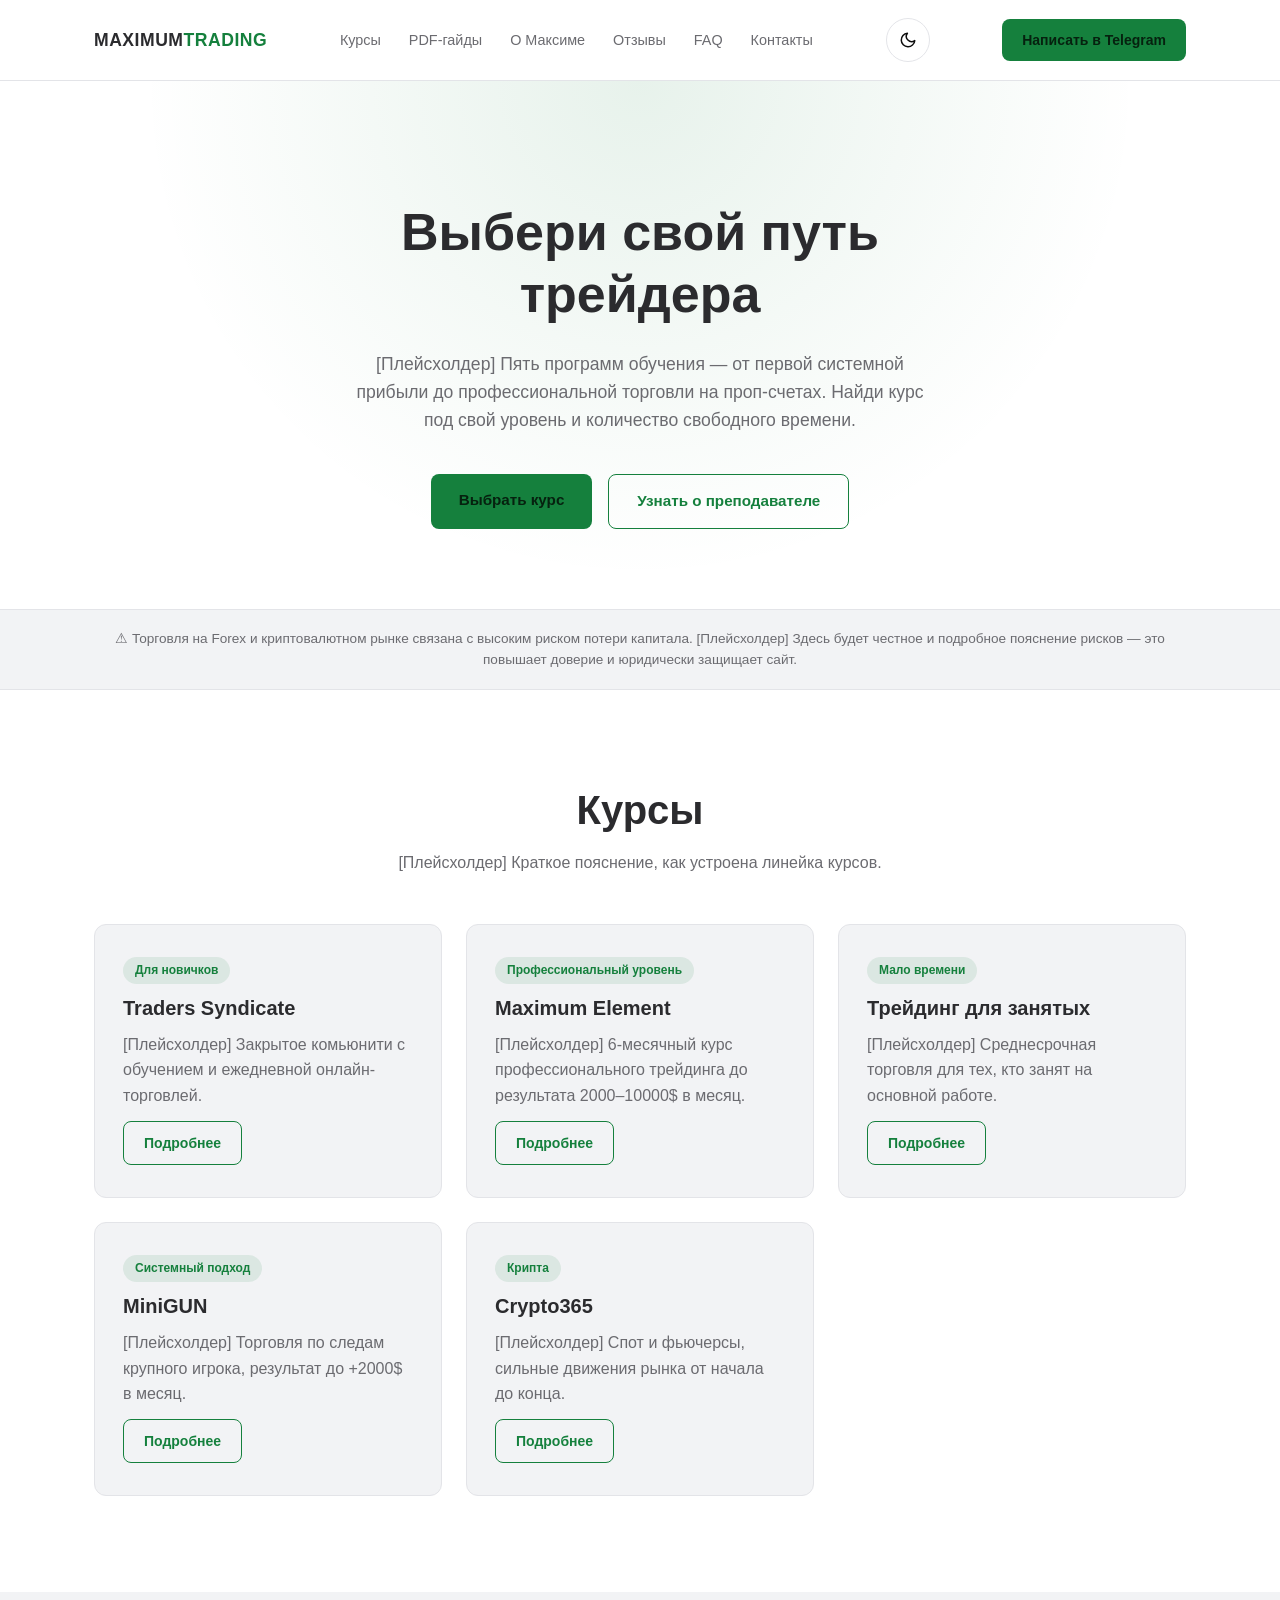
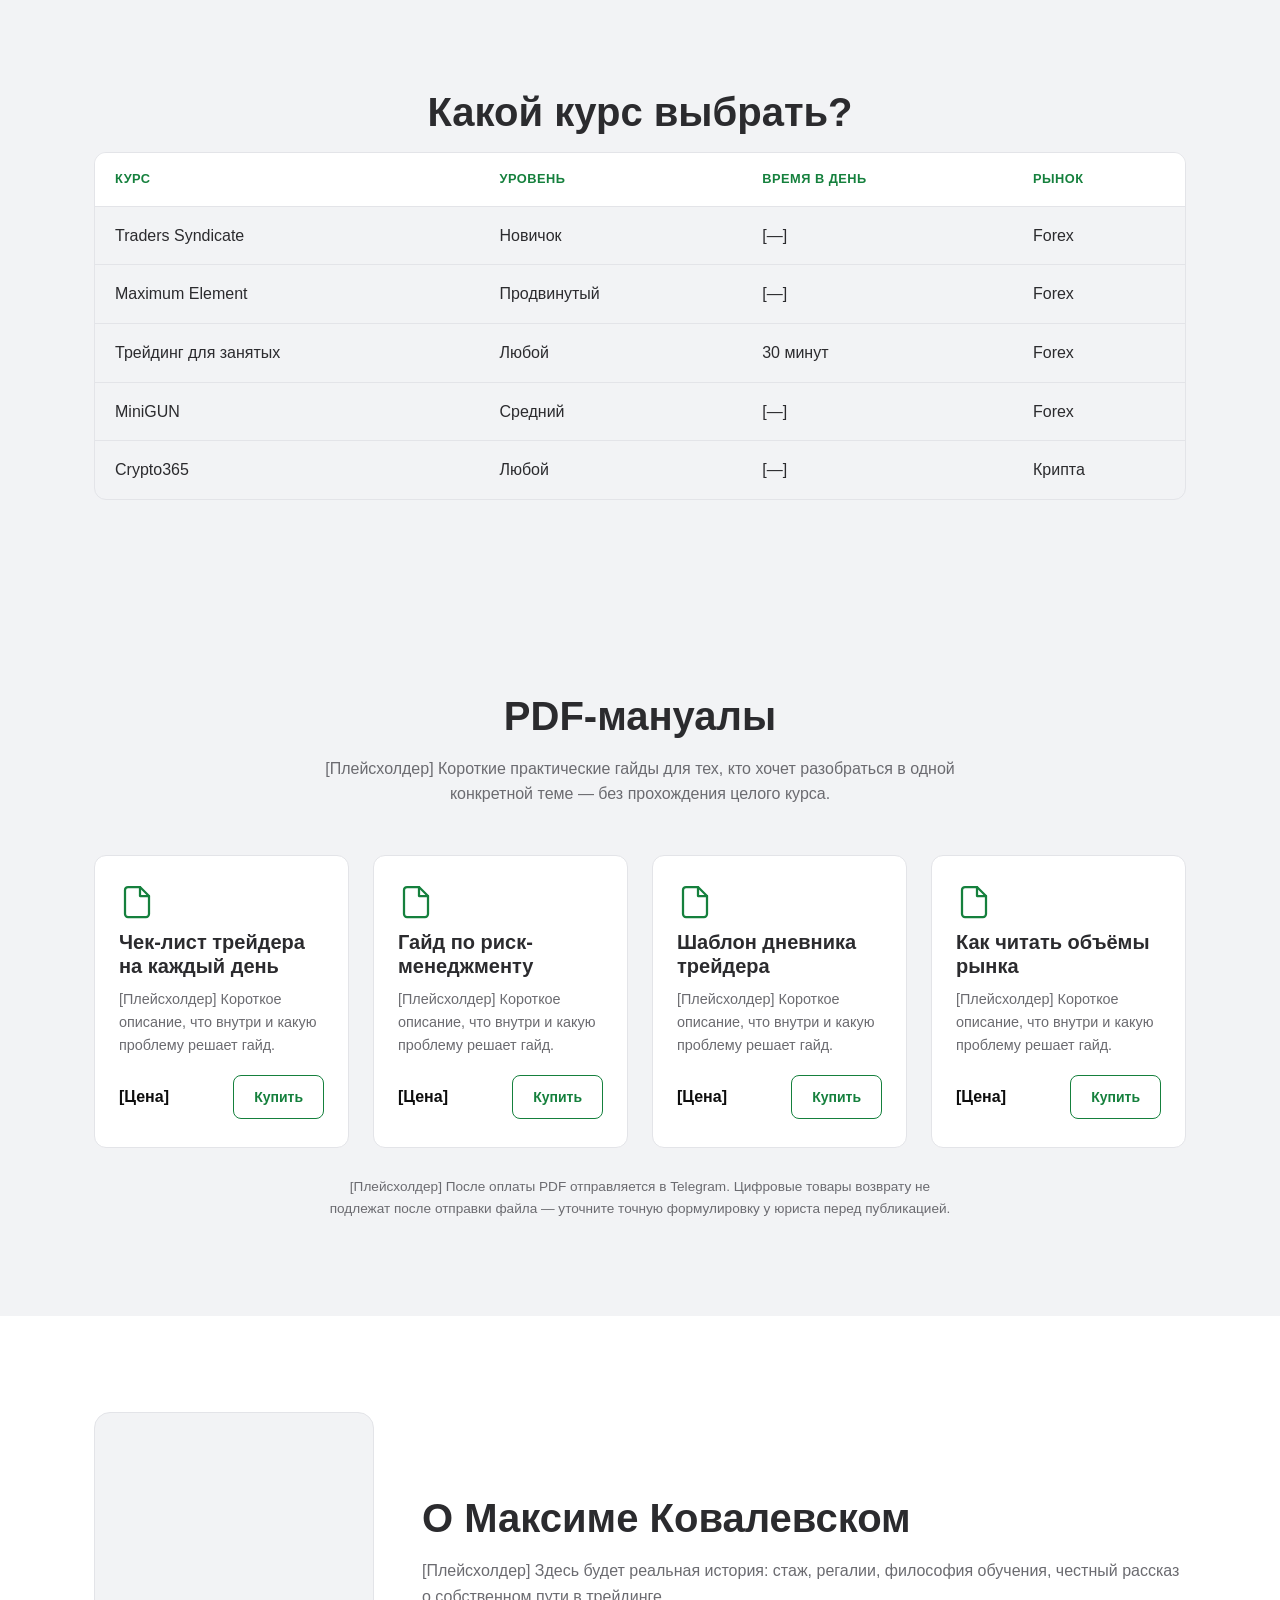
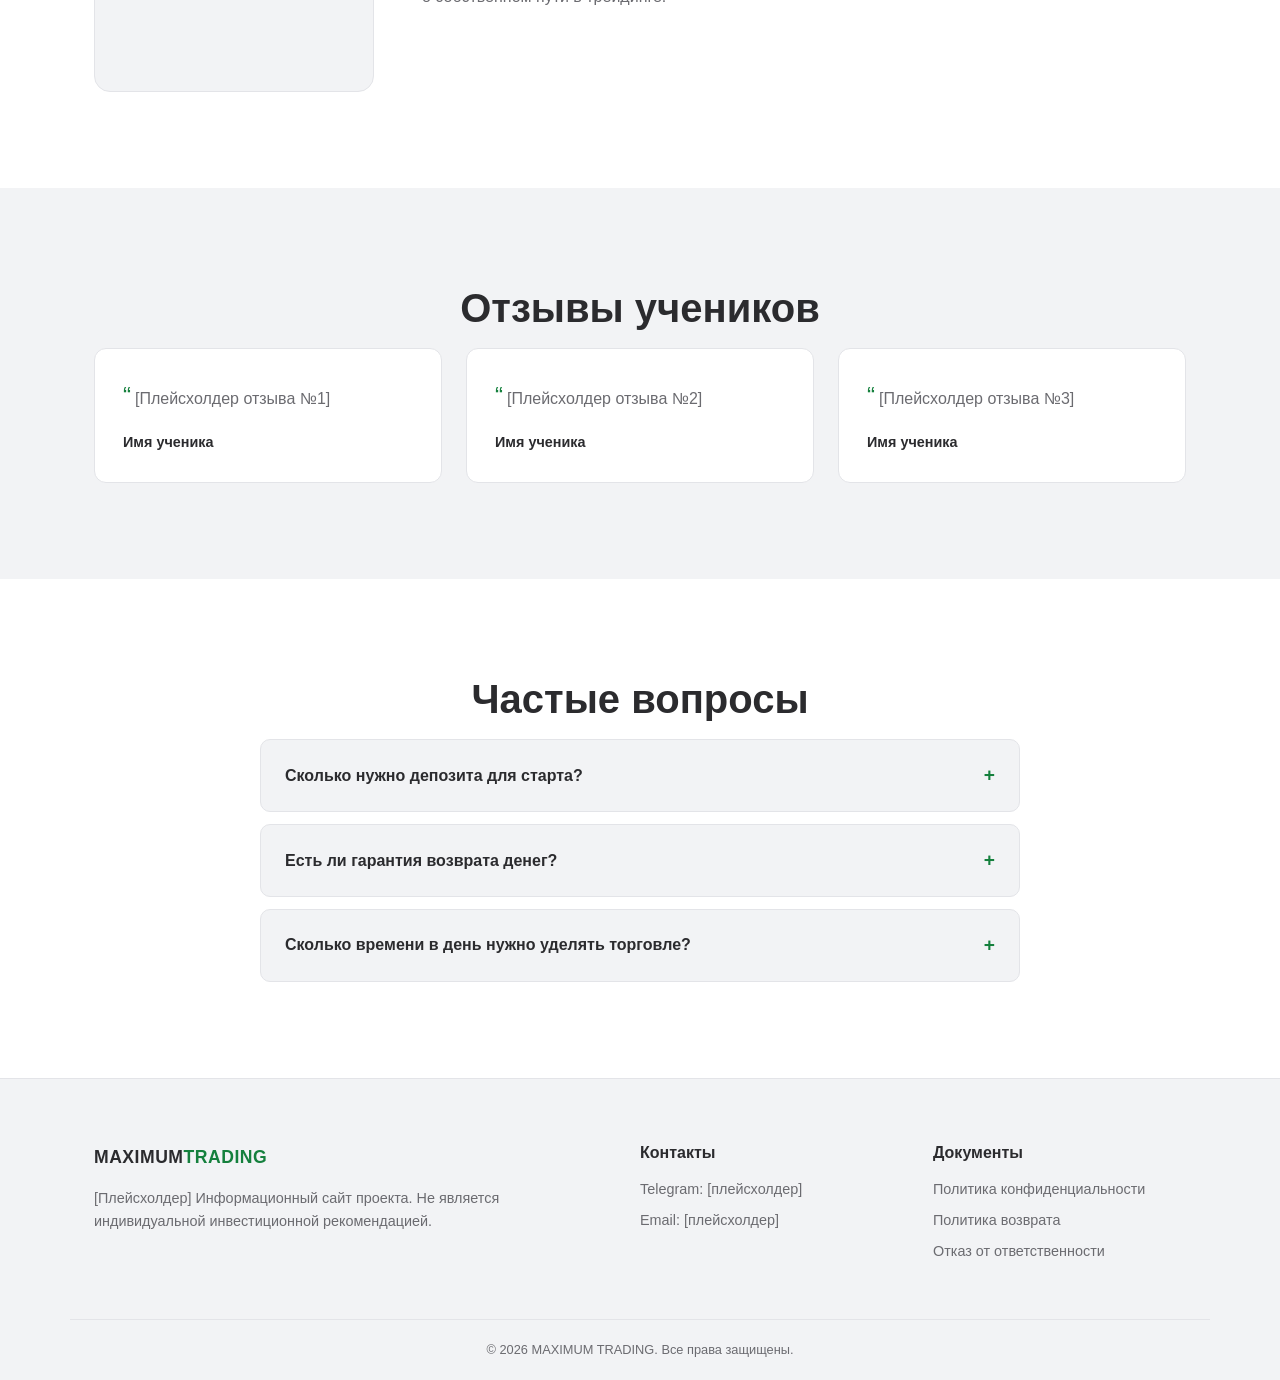
==== index.html @ 6296269a "Первая версия сайта: главная и 5 страниц курсов Улучшенная альтернатива revolutionfx.pro: тёмная/све" ====
<!DOCTYPE html>
<html lang="ru">
<head>
  <meta charset="UTF-8">
  <meta name="viewport" content="width=device-width, initial-scale=1.0, viewport-fit=cover">
  <title>MAXIMUM TRADING — Системный трейдинг</title>
  <script>
    // Применяем тему ДО отрисовки страницы, чтобы не было
    // мигания тёмной темой на долю секунды при загрузке светлой.
    (function () {
      var saved = localStorage.getItem('theme');
      var theme = saved || (window.matchMedia('(prefers-color-scheme: light)').matches ? 'light' : 'dark');
      document.documentElement.setAttribute('data-theme', theme);
    })();
  </script>
  <link rel="stylesheet" href="css/style.css">
</head>
<body>

  <header class="site-header">
    <div class="container header__inner">
      <a href="#" class="logo">MAXIMUM<span>TRADING</span></a>

      <nav class="nav">
        <ul class="nav__list">
          <li><a href="#courses">Курсы</a></li>
          <li><a href="#guides">PDF-гайды</a></li>
          <li><a href="#about">О Максиме</a></li>
          <li><a href="#reviews">Отзывы</a></li>
          <li><a href="#faq">FAQ</a></li>
          <li><a href="#contacts">Контакты</a></li>
        </ul>
      </nav>

      <button class="theme-toggle" id="themeToggle" aria-label="Переключить тему">
        <svg class="theme-toggle__icon theme-toggle__icon--sun" viewBox="0 0 24 24" fill="none" stroke="currentColor" stroke-width="2" stroke-linecap="round">
          <circle cx="12" cy="12" r="4"></circle>
          <path d="M12 2v2M12 20v2M4.93 4.93l1.41 1.41M17.66 17.66l1.41 1.41M2 12h2M20 12h2M6.34 17.66l-1.41 1.41M19.07 4.93l-1.41 1.41"></path>
        </svg>
        <svg class="theme-toggle__icon theme-toggle__icon--moon" viewBox="0 0 24 24" fill="none" stroke="currentColor" stroke-width="2" stroke-linecap="round" stroke-linejoin="round">
          <path d="M21 12.79A9 9 0 1 1 11.21 3 7 7 0 0 0 21 12.79z"></path>
        </svg>
      </button>

      <a href="#" class="btn btn--primary btn--small">Написать в Telegram</a>

      <button class="burger" id="burgerBtn" aria-label="Открыть меню">
        <span></span><span></span><span></span>
      </button>
    </div>
  </header>

  <main>

    <!-- HERO -->
    <section class="hero">
      <div class="container hero__inner">
        <h1>Выбери свой путь трейдера</h1>
        <p class="hero__subtitle">
          [Плейсхолдер] Пять программ обучения — от первой системной прибыли
          до профессиональной торговли на проп-счетах. Найди курс под свой
          уровень и количество свободного времени.
        </p>
        <div class="hero__actions">
          <a href="#courses" class="btn btn--primary">Выбрать курс</a>
          <a href="#about" class="btn btn--outline">Узнать о преподавателе</a>
        </div>
      </div>
    </section>

    <!-- RISK DISCLAIMER STRIP -->
    <section class="risk-strip">
      <div class="container">
        <p>
          ⚠ Торговля на Forex и криптовалютном рынке связана с высоким риском
          потери капитала. [Плейсхолдер] Здесь будет честное и подробное
          пояснение рисков — это повышает доверие и юридически защищает сайт.
        </p>
      </div>
    </section>

    <!-- COURSES -->
    <section id="courses" class="courses">
      <div class="container">
        <h2 class="section-title">Курсы</h2>
        <p class="section-subtitle">[Плейсхолдер] Краткое пояснение, как устроена линейка курсов.</p>

        <div class="courses__grid">

          <article class="course-card">
            <div class="course-card__badge">Для новичков</div>
            <h3>Traders Syndicate</h3>
            <p>[Плейсхолдер] Закрытое комьюнити с обучением и ежедневной онлайн-торговлей.</p>
            <a href="traders-syndicate.html" class="btn btn--outline btn--small">Подробнее</a>
          </article>

          <article class="course-card">
            <div class="course-card__badge">Профессиональный уровень</div>
            <h3>Maximum Element</h3>
            <p>[Плейсхолдер] 6-месячный курс профессионального трейдинга до результата 2000–10000$ в месяц.</p>
            <a href="max-element.html" class="btn btn--outline btn--small">Подробнее</a>
          </article>

          <article class="course-card">
            <div class="course-card__badge">Мало времени</div>
            <h3>Трейдинг для занятых</h3>
            <p>[Плейсхолдер] Среднесрочная торговля для тех, кто занят на основной работе.</p>
            <a href="formula30.html" class="btn btn--outline btn--small">Подробнее</a>
          </article>

          <article class="course-card">
            <div class="course-card__badge">Системный подход</div>
            <h3>MiniGUN</h3>
            <p>[Плейсхолдер] Торговля по следам крупного игрока, результат до +2000$ в месяц.</p>
            <a href="minigun.html" class="btn btn--outline btn--small">Подробнее</a>
          </article>

          <article class="course-card">
            <div class="course-card__badge">Крипта</div>
            <h3>Crypto365</h3>
            <p>[Плейсхолдер] Спот и фьючерсы, сильные движения рынка от начала до конца.</p>
            <a href="crypto365.html" class="btn btn--outline btn--small">Подробнее</a>
          </article>

        </div>
      </div>
    </section>

    <!-- COMPARISON TABLE -->
    <section class="comparison">
      <div class="container">
        <h2 class="section-title">Какой курс выбрать?</h2>
        <div class="comparison__table-wrap">
          <table class="comparison__table">
            <thead>
              <tr>
                <th>Курс</th>
                <th>Уровень</th>
                <th>Время в день</th>
                <th>Рынок</th>
              </tr>
            </thead>
            <tbody>
              <tr>
                <td>Traders Syndicate</td>
                <td>Новичок</td>
                <td>[—]</td>
                <td>Forex</td>
              </tr>
              <tr>
                <td>Maximum Element</td>
                <td>Продвинутый</td>
                <td>[—]</td>
                <td>Forex</td>
              </tr>
              <tr>
                <td>Трейдинг для занятых</td>
                <td>Любой</td>
                <td>30 минут</td>
                <td>Forex</td>
              </tr>
              <tr>
                <td>MiniGUN</td>
                <td>Средний</td>
                <td>[—]</td>
                <td>Forex</td>
              </tr>
              <tr>
                <td>Crypto365</td>
                <td>Любой</td>
                <td>[—]</td>
                <td>Крипта</td>
              </tr>
            </tbody>
          </table>
        </div>
      </div>
    </section>

    <!-- PDF GUIDES -->
    <section id="guides" class="guides">
      <div class="container">
        <h2 class="section-title">PDF-мануалы</h2>
        <p class="section-subtitle">[Плейсхолдер] Короткие практические гайды для тех, кто хочет разобраться в одной конкретной теме — без прохождения целого курса.</p>

        <div class="guides__grid">

          <article class="guide-card">
            <div class="guide-card__icon" aria-hidden="true">
              <svg viewBox="0 0 24 24" fill="none" stroke="currentColor" stroke-width="1.5" stroke-linecap="round" stroke-linejoin="round">
                <path d="M14 2H6a2 2 0 0 0-2 2v16a2 2 0 0 0 2 2h12a2 2 0 0 0 2-2V8z"></path>
                <path d="M14 2v6h6"></path>
              </svg>
            </div>
            <h3>Чек-лист трейдера на каждый день</h3>
            <p>[Плейсхолдер] Короткое описание, что внутри и какую проблему решает гайд.</p>
            <div class="guide-card__footer">
              <span class="guide-card__price">[Цена]</span>
              <a href="#" class="btn btn--outline btn--small">Купить</a>
            </div>
          </article>

          <article class="guide-card">
            <div class="guide-card__icon" aria-hidden="true">
              <svg viewBox="0 0 24 24" fill="none" stroke="currentColor" stroke-width="1.5" stroke-linecap="round" stroke-linejoin="round">
                <path d="M14 2H6a2 2 0 0 0-2 2v16a2 2 0 0 0 2 2h12a2 2 0 0 0 2-2V8z"></path>
                <path d="M14 2v6h6"></path>
              </svg>
            </div>
            <h3>Гайд по риск-менеджменту</h3>
            <p>[Плейсхолдер] Короткое описание, что внутри и какую проблему решает гайд.</p>
            <div class="guide-card__footer">
              <span class="guide-card__price">[Цена]</span>
              <a href="#" class="btn btn--outline btn--small">Купить</a>
            </div>
          </article>

          <article class="guide-card">
            <div class="guide-card__icon" aria-hidden="true">
              <svg viewBox="0 0 24 24" fill="none" stroke="currentColor" stroke-width="1.5" stroke-linecap="round" stroke-linejoin="round">
                <path d="M14 2H6a2 2 0 0 0-2 2v16a2 2 0 0 0 2 2h12a2 2 0 0 0 2-2V8z"></path>
                <path d="M14 2v6h6"></path>
              </svg>
            </div>
            <h3>Шаблон дневника трейдера</h3>
            <p>[Плейсхолдер] Короткое описание, что внутри и какую проблему решает гайд.</p>
            <div class="guide-card__footer">
              <span class="guide-card__price">[Цена]</span>
              <a href="#" class="btn btn--outline btn--small">Купить</a>
            </div>
          </article>

          <article class="guide-card">
            <div class="guide-card__icon" aria-hidden="true">
              <svg viewBox="0 0 24 24" fill="none" stroke="currentColor" stroke-width="1.5" stroke-linecap="round" stroke-linejoin="round">
                <path d="M14 2H6a2 2 0 0 0-2 2v16a2 2 0 0 0 2 2h12a2 2 0 0 0 2-2V8z"></path>
                <path d="M14 2v6h6"></path>
              </svg>
            </div>
            <h3>Как читать объёмы рынка</h3>
            <p>[Плейсхолдер] Короткое описание, что внутри и какую проблему решает гайд.</p>
            <div class="guide-card__footer">
              <span class="guide-card__price">[Цена]</span>
              <a href="#" class="btn btn--outline btn--small">Купить</a>
            </div>
          </article>

        </div>

        <p class="guides__note">
          [Плейсхолдер] После оплаты PDF отправляется в Telegram. Цифровые товары
          возврату не подлежат после отправки файла — уточните точную формулировку
          у юриста перед публикацией.
        </p>
      </div>
    </section>

    <!-- ABOUT -->
    <section id="about" class="about">
      <div class="container about__inner">
        <div class="about__photo" aria-hidden="true"></div>
        <div class="about__text">
          <h2 class="section-title">О Максиме Ковалевском</h2>
          <p>[Плейсхолдер] Здесь будет реальная история: стаж, регалии, философия обучения, честный рассказ о собственном пути в трейдинге.</p>
        </div>
      </div>
    </section>

    <!-- REVIEWS -->
    <section id="reviews" class="reviews">
      <div class="container">
        <h2 class="section-title">Отзывы учеников</h2>
        <div class="reviews__grid">
          <div class="review-card">
            <p class="review-card__text">[Плейсхолдер отзыва №1]</p>
            <p class="review-card__author">Имя ученика</p>
          </div>
          <div class="review-card">
            <p class="review-card__text">[Плейсхолдер отзыва №2]</p>
            <p class="review-card__author">Имя ученика</p>
          </div>
          <div class="review-card">
            <p class="review-card__text">[Плейсхолдер отзыва №3]</p>
            <p class="review-card__author">Имя ученика</p>
          </div>
        </div>
      </div>
    </section>

    <!-- FAQ -->
    <section id="faq" class="faq">
      <div class="container">
        <h2 class="section-title">Частые вопросы</h2>
        <div class="accordion-group">

          <div class="accordion-item">
            <button class="accordion-item__question">
              Сколько нужно депозита для старта?
              <span class="accordion-item__icon">+</span>
            </button>
            <div class="accordion-item__answer">
              <p>[Плейсхолдер ответа]</p>
            </div>
          </div>

          <div class="accordion-item">
            <button class="accordion-item__question">
              Есть ли гарантия возврата денег?
              <span class="accordion-item__icon">+</span>
            </button>
            <div class="accordion-item__answer">
              <p>[Плейсхолдер ответа]</p>
            </div>
          </div>

          <div class="accordion-item">
            <button class="accordion-item__question">
              Сколько времени в день нужно уделять торговле?
              <span class="accordion-item__icon">+</span>
            </button>
            <div class="accordion-item__answer">
              <p>[Плейсхолдер ответа]</p>
            </div>
          </div>

        </div>
      </div>
    </section>

  </main>

  <footer id="contacts" class="site-footer">
    <div class="container footer__inner">
      <div class="footer__col">
        <a href="#" class="logo logo--footer">MAXIMUM<span>TRADING</span></a>
        <p>[Плейсхолдер] Информационный сайт проекта. Не является индивидуальной инвестиционной рекомендацией.</p>
      </div>

      <div class="footer__col">
        <h4>Контакты</h4>
        <p>Telegram: <a href="#">[плейсхолдер]</a></p>
        <p>Email: <a href="#">[плейсхолдер]</a></p>
      </div>

      <div class="footer__col">
        <h4>Документы</h4>
        <p><a href="#">Политика конфиденциальности</a></p>
        <p><a href="#">Политика возврата</a></p>
        <p><a href="#">Отказ от ответственности</a></p>
      </div>
    </div>

    <div class="container footer__bottom">
      <p>© 2026 MAXIMUM TRADING. Все права защищены.</p>
    </div>
  </footer>

  <script src="js/script.js"></script>
</body>
</html>
---- css/style.css ----
/* ============================================
   1. RESET — убираем стандартные отступы браузера,
   чтобы все элементы выглядели одинаково в разных браузерах
   ============================================ */
*, *::before, *::after {
  box-sizing: border-box;
  margin: 0;
  padding: 0;
}

img, table {
  max-width: 100%;
}

ul {
  list-style: none;
}

a {
  text-decoration: none;
  color: inherit;
}

button {
  font: inherit;
  border: none;
  background: none;
  cursor: pointer;
  color: inherit;
}

/* ============================================
   2. ПЕРЕМЕННЫЕ ТЕМЫ — вся палитра и шрифты сайта
   собраны в одном месте. Поменяете значение здесь —
   изменится весь сайт целиком.
   ============================================ */
/* Тёмная тема — значения по умолчанию, применяются пока
   на <html> не появится атрибут data-theme="light" */
:root {
  /* цвета */
  --color-bg:      #0d0d0d;  /* фон секций */
  --color-surface: #171717;  /* карточки, альтернативные секции */
  --color-text:    #f2f2f2;  /* обычный текст */
  --color-heading: #ffffff;  /* самый контрастный текст (заголовки, hover-состояния) */
  --color-muted:   #9a9a9a;  /* второстепенный текст */
  --color-border:  #2a2a2a;  /* тонкие границы */

  --color-green:      #22c55e; /* основной акцент */
  --color-green-dark: #16a34a; /* hover-состояние */
  --color-green-soft: rgba(34, 197, 94, 0.12); /* подложка под акцент */

  --color-header-bg: rgba(13, 13, 13, 0.9); /* полупрозрачная шапка при скролле */

  /* типографика */
  --font-main: -apple-system, BlinkMacSystemFont, "Segoe UI", Roboto, Arial, sans-serif;

  /* отступы секций */
  --section-padding: 96px 0;
  --container-width: 1140px;
}

/* Светлая тема — те же имена переменных, другие значения.
   Всё остальные 500+ строк CSS ниже ни разу не меняются:
   они просто ссылаются на var(--color-...), а браузер
   сам подставит нужный набор в зависимости от data-theme. */
:root[data-theme="light"] {
  --color-bg:      #ffffff;
  --color-surface: #f2f3f5;
  --color-text:    #2b2b2e;
  --color-heading: #0d0d0d;
  --color-muted:   #6b6b70;
  --color-border:  #e3e4e8;

  --color-green:      #15803d; /* чуть темнее — иначе на белом фоне мало контраста */
  --color-green-dark: #166534;
  --color-green-soft: rgba(21, 128, 61, 0.10);

  --color-header-bg: rgba(255, 255, 255, 0.85);
}

/* плавный переход при переключении темы */
body, .site-header, .course-card, .comparison__table-wrap,
.review-card, .accordion-item, .site-footer, .about__photo {
  transition: background-color 0.25s ease, color 0.25s ease, border-color 0.25s ease;
}

/* ============================================
   3. БАЗОВАЯ ТИПОГРАФИКА
   ============================================ */
html {
  scroll-behavior: smooth;
}

body {
  font-family: var(--font-main);
  background: var(--color-bg);
  color: var(--color-text);
  line-height: 1.6;
  font-size: 16px;
  /* отступы под "чёлку"/Dynamic Island и закруглённые края экрана
     в горизонтальной ориентации на iPhone (работает благодаря
     viewport-fit=cover в <meta name="viewport">) */
  padding-left: env(safe-area-inset-left);
  padding-right: env(safe-area-inset-right);
}

h1, h2, h3, h4 {
  line-height: 1.2;
  font-weight: 700;
}

h1 { font-size: clamp(2rem, 5vw, 3.25rem); }
h2 { font-size: clamp(1.6rem, 3.5vw, 2.5rem); }
h3 { font-size: 1.25rem; }

p {
  color: var(--color-muted);
}

/* ============================================
   4. ОБЩИЕ УТИЛИТЫ — переиспользуемые на всех страницах
   ============================================ */
.container {
  width: 100%;
  max-width: var(--container-width);
  margin: 0 auto;
  padding: 0 24px;
}

.section-title {
  color: var(--color-text);
  text-align: center;
  margin-bottom: 16px;
}

.section-subtitle {
  text-align: center;
  max-width: 640px;
  margin: 0 auto 48px;
}

/* кнопки */
.btn {
  display: inline-block;
  padding: 14px 28px;
  border-radius: 8px;
  font-weight: 600;
  font-size: 0.95rem;
  transition: background 0.2s ease, color 0.2s ease, transform 0.15s ease;
}

.btn:hover {
  transform: translateY(-1px);
}

.btn--primary {
  background: var(--color-green);
  color: #06210f;
}

.btn--primary:hover {
  background: var(--color-green-dark);
}

.btn--outline {
  background: transparent;
  color: var(--color-green);
  border: 1px solid var(--color-green);
}

.btn--outline:hover {
  background: var(--color-green-soft);
}

.btn--small {
  padding: 10px 20px;
  font-size: 0.875rem;
}

/* ============================================
   5. HEADER / NAV
   ============================================ */
.site-header {
  position: sticky;
  top: 0;
  z-index: 100;
  background: var(--color-header-bg);
  -webkit-backdrop-filter: blur(8px); /* без префикса Safari/iOS игнорирует блюр */
  backdrop-filter: blur(8px);
  border-bottom: 1px solid var(--color-border);
  /* сдвигаем контент шапки ниже Dynamic Island/чёлки на iPhone */
  padding-top: env(safe-area-inset-top);
}

.header__inner {
  display: flex;
  align-items: center;
  justify-content: space-between;
  gap: 24px;
  padding-top: 18px;
  padding-bottom: 18px;
}

.logo {
  font-weight: 800;
  font-size: 1.1rem;
  letter-spacing: 0.5px;
  white-space: nowrap;
}

.logo span {
  color: var(--color-green);
}

.nav__list {
  display: flex;
  gap: 28px;
}

.nav__list a {
  font-size: 0.9rem;
  color: var(--color-muted);
  transition: color 0.2s ease;
}

.nav__list a:hover {
  color: var(--color-heading);
}

.header__inner > .btn {
  flex-shrink: 0;
}

/* бургер-кнопка скрыта на десктопе, появится в адаптиве.
   Сам значок — 24px, но кликабельная область кнопки — 44x44px
   (минимальный размер тач-таргета по рекомендациям Apple HIG) */
.burger {
  display: none;
  flex-direction: column;
  align-items: center;
  justify-content: center;
  gap: 5px;
  width: 44px;
  height: 44px;
  flex-shrink: 0;
}

.burger span {
  display: block;
  width: 24px;
  height: 2px;
  background: var(--color-heading);
}

/* ============================================
   ПЕРЕКЛЮЧАТЕЛЬ ТЕМЫ
   ============================================ */
.theme-toggle {
  display: flex;
  align-items: center;
  justify-content: center;
  width: 44px;
  height: 44px;
  border-radius: 50%;
  border: 1px solid var(--color-border);
  color: var(--color-heading);
  flex-shrink: 0;
  transition: border-color 0.2s ease, background-color 0.2s ease;
}

.theme-toggle:hover {
  border-color: var(--color-green);
}

.theme-toggle__icon {
  width: 18px;
  height: 18px;
}

.theme-toggle__icon--moon {
  display: none;
}

:root[data-theme="light"] .theme-toggle__icon--sun {
  display: none;
}

:root[data-theme="light"] .theme-toggle__icon--moon {
  display: block;
}

/* ============================================
   6. HERO
   ============================================ */
.hero {
  padding: 120px 0 80px;
  text-align: center;
  background:
    radial-gradient(circle at 50% 0%, var(--color-green-soft), transparent 60%),
    var(--color-bg);
}

.hero__inner {
  max-width: 760px;
}

.hero__subtitle {
  margin: 24px auto 0;
  font-size: 1.1rem;
  max-width: 600px;
}

.hero__actions {
  margin-top: 40px;
  display: flex;
  justify-content: center;
  gap: 16px;
  flex-wrap: wrap;
}

/* ============================================
   7. RISK DISCLAIMER STRIP
   ============================================ */
.risk-strip {
  background: var(--color-surface);
  border-top: 1px solid var(--color-border);
  border-bottom: 1px solid var(--color-border);
  padding: 18px 0;
}

.risk-strip p {
  text-align: center;
  font-size: 0.85rem;
  color: var(--color-muted);
}

/* ============================================
   8. COURSES GRID
   ============================================ */
.courses {
  padding: var(--section-padding);
}

.courses__grid {
  display: grid;
  grid-template-columns: repeat(auto-fit, minmax(260px, 1fr));
  gap: 24px;
}

.course-card {
  background: var(--color-surface);
  border: 1px solid var(--color-border);
  border-radius: 12px;
  padding: 32px 28px;
  display: flex;
  flex-direction: column;
  gap: 12px;
  transition: border-color 0.2s ease, transform 0.2s ease;
}

.course-card:hover {
  border-color: var(--color-green);
  transform: translateY(-4px);
}

.course-card__badge {
  align-self: flex-start;
  background: var(--color-green-soft);
  color: var(--color-green);
  font-size: 0.75rem;
  font-weight: 600;
  padding: 4px 12px;
  border-radius: 999px;
}

.course-card p {
  flex-grow: 1;
}

.course-card .btn {
  align-self: flex-start;
}

/* ============================================
   9. ТАБЛИЦА СРАВНЕНИЯ КУРСОВ
   ============================================ */
.comparison {
  padding: var(--section-padding);
  background: var(--color-surface);
}

.comparison__table-wrap {
  overflow-x: auto;
  border: 1px solid var(--color-border);
  border-radius: 12px;
}

.comparison__table {
  width: 100%;
  border-collapse: collapse;
  min-width: 520px;
}

.comparison__table th,
.comparison__table td {
  padding: 16px 20px;
  text-align: left;
  border-bottom: 1px solid var(--color-border);
  white-space: nowrap;
}

.comparison__table th {
  color: var(--color-green);
  font-size: 0.8rem;
  text-transform: uppercase;
  letter-spacing: 0.5px;
  background: var(--color-bg);
}

.comparison__table tbody tr:hover {
  background: rgba(255, 255, 255, 0.03);
}

.comparison__table tbody tr:last-child td {
  border-bottom: none;
}

/* ============================================
   9.5 PDF-ГАЙДЫ — недорогие цифровые товары,
   карточки компактнее, чем у полноценных курсов
   ============================================ */
.guides {
  padding: var(--section-padding);
  background: var(--color-surface);
}

.guides__grid {
  display: grid;
  grid-template-columns: repeat(auto-fit, minmax(220px, 1fr));
  gap: 24px;
  margin-bottom: 28px;
}

.guide-card {
  background: var(--color-bg);
  border: 1px solid var(--color-border);
  border-radius: 12px;
  padding: 28px 24px;
  display: flex;
  flex-direction: column;
  gap: 10px;
  transition: border-color 0.2s ease, transform 0.2s ease;
}

.guide-card:hover {
  border-color: var(--color-green);
  transform: translateY(-4px);
}

.guide-card__icon {
  width: 36px;
  height: 36px;
  color: var(--color-green);
}

.guide-card__icon svg {
  width: 100%;
  height: 100%;
}

.guide-card p {
  flex-grow: 1;
  font-size: 0.9rem;
}

.guide-card__footer {
  display: flex;
  align-items: center;
  justify-content: space-between;
  gap: 12px;
  margin-top: 8px;
}

.guide-card__price {
  color: var(--color-heading);
  font-weight: 700;
}

.guides__note {
  max-width: 640px;
  margin: 0 auto;
  text-align: center;
  font-size: 0.85rem;
}

/* ============================================
   10. ABOUT
   ============================================ */
.about {
  padding: var(--section-padding);
}

.about__inner {
  display: grid;
  grid-template-columns: 280px 1fr;
  gap: 48px;
  align-items: center;
}

.about__photo {
  aspect-ratio: 1 / 1;
  border-radius: 16px;
  background: var(--color-surface);
  border: 1px solid var(--color-border);
}

.about .section-title {
  text-align: left;
}

/* ============================================
   11. ОТЗЫВЫ
   ============================================ */
.reviews {
  padding: var(--section-padding);
  background: var(--color-surface);
}

.reviews__grid {
  display: grid;
  grid-template-columns: repeat(auto-fit, minmax(260px, 1fr));
  gap: 24px;
}

.review-card {
  background: var(--color-bg);
  border: 1px solid var(--color-border);
  border-radius: 12px;
  padding: 28px;
}

.review-card__text {
  margin-bottom: 16px;
}

.review-card__text::before {
  content: "\201C";
  color: var(--color-green);
  font-size: 1.5rem;
  margin-right: 4px;
}

.review-card__author {
  color: var(--color-text);
  font-weight: 600;
  font-size: 0.9rem;
}

/* ============================================
   12. АККОРДЕОН — переиспользуемый компонент
   (используется и в FAQ, и в программе курса:
   разметка/JS общие, отличаются только модификаторы)
   ============================================ */
.faq {
  padding: var(--section-padding);
}

.accordion-group {
  max-width: 760px;
  margin: 0 auto;
  display: flex;
  flex-direction: column;
  gap: 12px;
}

.accordion-item {
  background: var(--color-surface);
  border: 1px solid var(--color-border);
  border-radius: 10px;
  overflow: hidden;
}

.accordion-item__question {
  width: 100%;
  display: flex;
  align-items: center;
  justify-content: space-between;
  gap: 16px;
  padding: 20px 24px;
  text-align: left;
  font-weight: 600;
  color: var(--color-text);
}

.accordion-item__icon {
  color: var(--color-green);
  font-size: 1.2rem;
  transition: transform 0.2s ease;
  flex-shrink: 0;
}

.accordion-item__answer {
  max-height: 0;
  overflow: hidden;
  transition: max-height 0.25s ease;
  padding: 0 24px;
}

.accordion-item__answer p,
.accordion-item__answer ul {
  padding-bottom: 20px;
}

.accordion-item__answer li {
  color: var(--color-muted);
  margin-bottom: 6px;
  padding-left: 18px;
  position: relative;
}

.accordion-item__answer li::before {
  content: "";
  position: absolute;
  left: 0;
  top: 10px;
  width: 6px;
  height: 6px;
  border-radius: 50%;
  background: var(--color-green);
}

.accordion-item.is-open .accordion-item__answer {
  max-height: 200px;
}

/* модификатор для длинных ответов (например, модули курса) */
.accordion-item--lg.is-open .accordion-item__answer {
  max-height: 600px;
}

.accordion-item.is-open .accordion-item__icon {
  transform: rotate(45deg);
}

/* ============================================
   13. ФУТЕР
   ============================================ */
.site-footer {
  background: var(--color-surface);
  border-top: 1px solid var(--color-border);
  padding: 64px 0 0;
}

.footer__inner {
  display: grid;
  grid-template-columns: 2fr 1fr 1fr;
  gap: 40px;
  padding-bottom: 48px;
}

.footer__col h4 {
  color: var(--color-text);
  margin-bottom: 16px;
  font-size: 1rem;
}

.footer__col p {
  margin-bottom: 8px;
  font-size: 0.9rem;
}

.footer__col a:hover {
  color: var(--color-green);
}

.logo--footer {
  display: inline-block;
  margin-bottom: 16px;
}

.footer__bottom {
  border-top: 1px solid var(--color-border);
  padding: 20px 24px;
  /* + отступ под полосу жеста (home indicator) на iPhone без кнопки Home */
  padding-bottom: calc(20px + env(safe-area-inset-bottom));
  text-align: center;
}

.footer__bottom p {
  font-size: 0.8rem;
}

/* ============================================
   15. БЕЙДЖ — маленькая цветная подпись-плашка
   ============================================ */
.badge {
  display: inline-block;
  background: var(--color-green-soft);
  color: var(--color-green);
  font-size: 0.8rem;
  font-weight: 600;
  padding: 6px 16px;
  border-radius: 999px;
  margin-bottom: 20px;
}

/* ============================================
   16. HERO СТРАНИЦЫ КУРСА
   ============================================ */
.course-hero {
  padding: 100px 0 64px;
  background:
    radial-gradient(circle at 50% 0%, var(--color-green-soft), transparent 60%),
    var(--color-bg);
}

.course-hero__inner {
  max-width: 780px;
}

.course-hero__back {
  display: inline-block;
  color: var(--color-muted);
  font-size: 0.9rem;
  margin-bottom: 24px;
}

.course-hero__back:hover {
  color: var(--color-green);
}

.course-hero__subtitle {
  margin-top: 20px;
  font-size: 1.1rem;
  max-width: 640px;
}

.course-hero__actions {
  margin-top: 36px;
  display: flex;
  gap: 16px;
  flex-wrap: wrap;
}

.course-hero__meta {
  margin-top: 48px;
  display: flex;
  gap: 40px;
  flex-wrap: wrap;
}

.course-hero__meta li {
  display: flex;
  flex-direction: column;
  gap: 4px;
}

.course-hero__meta strong {
  color: var(--color-heading);
  font-size: 1.1rem;
}

.course-hero__meta span {
  color: var(--color-muted);
  font-size: 0.85rem;
}

/* ============================================
   17. PROBLEMS — карточки болей аудитории
   ============================================ */
.problems {
  padding: var(--section-padding);
  background: var(--color-surface);
}

.problems__grid {
  display: grid;
  grid-template-columns: repeat(auto-fit, minmax(240px, 1fr));
  gap: 24px;
}

.problem-card {
  background: var(--color-bg);
  border: 1px solid var(--color-border);
  border-radius: 12px;
  padding: 28px;
}

.problem-card__num {
  display: block;
  color: var(--color-green);
  font-weight: 700;
  font-size: 0.9rem;
  margin-bottom: 12px;
}

.problem-card h3 {
  margin-bottom: 10px;
}

/* ============================================
   18. STORY — история курса (переиспользует
   раскладку "фото + текст", как в блоке "О Максиме")
   ============================================ */
.story {
  padding: var(--section-padding);
}

.story__inner {
  display: grid;
  grid-template-columns: 280px 1fr;
  gap: 48px;
  align-items: center;
}

.story__photo {
  aspect-ratio: 1 / 1;
  border-radius: 16px;
  background: var(--color-surface);
  border: 1px solid var(--color-border);
}

.story .section-title {
  text-align: left;
}

.story__text p {
  margin-bottom: 16px;
}

/* ============================================
   19. STATS — честные цифры по доходности
   ============================================ */
.stats {
  padding: var(--section-padding);
  background: var(--color-surface);
}

.stats__grid {
  display: grid;
  grid-template-columns: repeat(auto-fit, minmax(220px, 1fr));
  gap: 24px;
  margin-bottom: 32px;
}

.stat-card {
  background: var(--color-bg);
  border: 1px solid var(--color-border);
  border-radius: 12px;
  padding: 32px 24px;
  text-align: center;
}

.stat-card__value {
  display: block;
  color: var(--color-green);
  font-size: 2.25rem;
  font-weight: 800;
  margin-bottom: 8px;
}

.stats__disclaimer {
  max-width: 640px;
  margin: 0 auto;
  text-align: center;
  font-size: 0.85rem;
}

/* ============================================
   20. CURRICULUM — использует .accordion-group,
   тут только отступы секции
   ============================================ */
.curriculum {
  padding: var(--section-padding);
}

/* ============================================
   21. PRICING — тарифы без корзины
   ============================================ */
.pricing {
  padding: var(--section-padding);
  background: var(--color-surface);
}

.pricing__grid {
  display: grid;
  grid-template-columns: repeat(auto-fit, minmax(260px, 1fr));
  gap: 24px;
  align-items: start;
}

.pricing-card {
  background: var(--color-bg);
  border: 1px solid var(--color-border);
  border-radius: 12px;
  padding: 32px 28px;
  position: relative;
}

.pricing-card--featured {
  border-color: var(--color-green);
}

.pricing-card__badge {
  position: absolute;
  top: -12px;
  left: 28px;
  background: var(--color-green);
  color: #06210f;
  font-size: 0.75rem;
  font-weight: 700;
  padding: 4px 12px;
  border-radius: 999px;
}

.pricing-card__price {
  color: var(--color-heading);
  font-size: 1.5rem;
  font-weight: 700;
  margin: 8px 0 20px;
}

.pricing-card__features {
  margin-bottom: 28px;
}

.pricing-card__features li {
  color: var(--color-muted);
  padding: 10px 0;
  border-bottom: 1px solid var(--color-border);
  font-size: 0.9rem;
}

.pricing-card__features li:last-child {
  border-bottom: none;
}

.pricing-card .btn {
  width: 100%;
  text-align: center;
}

/* ============================================
   22. FINAL CTA — финальный призыв к действию
   ============================================ */
.final-cta {
  padding: var(--section-padding);
  text-align: center;
}

.final-cta__inner {
  max-width: 560px;
}

.final-cta p {
  margin: 16px 0 32px;
}

/* ============================================
   14. АДАПТИВНОСТЬ (мобильные экраны)
   ============================================ */
@media (max-width: 768px) {
  .burger {
    display: flex;
  }

  .header__inner > .btn {
    display: none;
  }

  .nav {
    position: absolute;
    top: 100%;
    left: 0;
    right: 0;
    background: var(--color-bg);
    border-bottom: 1px solid var(--color-border);
    max-height: 0;
    overflow: hidden;
    transition: max-height 0.25s ease;
  }

  .nav.nav--open {
    max-height: 320px;
  }

  .nav__list {
    flex-direction: column;
    gap: 0;
    padding: 8px 24px 20px;
  }

  .nav__list li {
    border-bottom: 1px solid var(--color-border);
  }

  .nav__list li:last-child {
    border-bottom: none;
  }

  .nav__list a {
    display: block;
    padding: 14px 0;
  }

  .about__inner {
    grid-template-columns: 1fr;
  }

  .about__photo {
    max-width: 240px;
    margin: 0 auto;
  }

  .about .section-title,
  .about p {
    text-align: center;
  }

  .footer__inner {
    grid-template-columns: 1fr;
    gap: 32px;
  }

  .hero {
    padding: 88px 0 56px;
  }

  .courses,
  .comparison,
  .about,
  .reviews,
  .faq {
    padding: 64px 0;
  }

  /* --- страница курса --- */
  .course-hero {
    padding: 76px 0 48px;
  }

  .course-hero__meta {
    gap: 24px;
  }

  .story__inner {
    grid-template-columns: 1fr;
  }

  .story__photo {
    max-width: 240px;
    margin: 0 auto;
  }

  .story .section-title,
  .story__text p {
    text-align: center;
  }

  .problems,
  .story,
  .stats,
  .curriculum,
  .pricing,
  .final-cta {
    padding: 64px 0;
  }

  .pricing-card--featured {
    order: -1;
  }
}
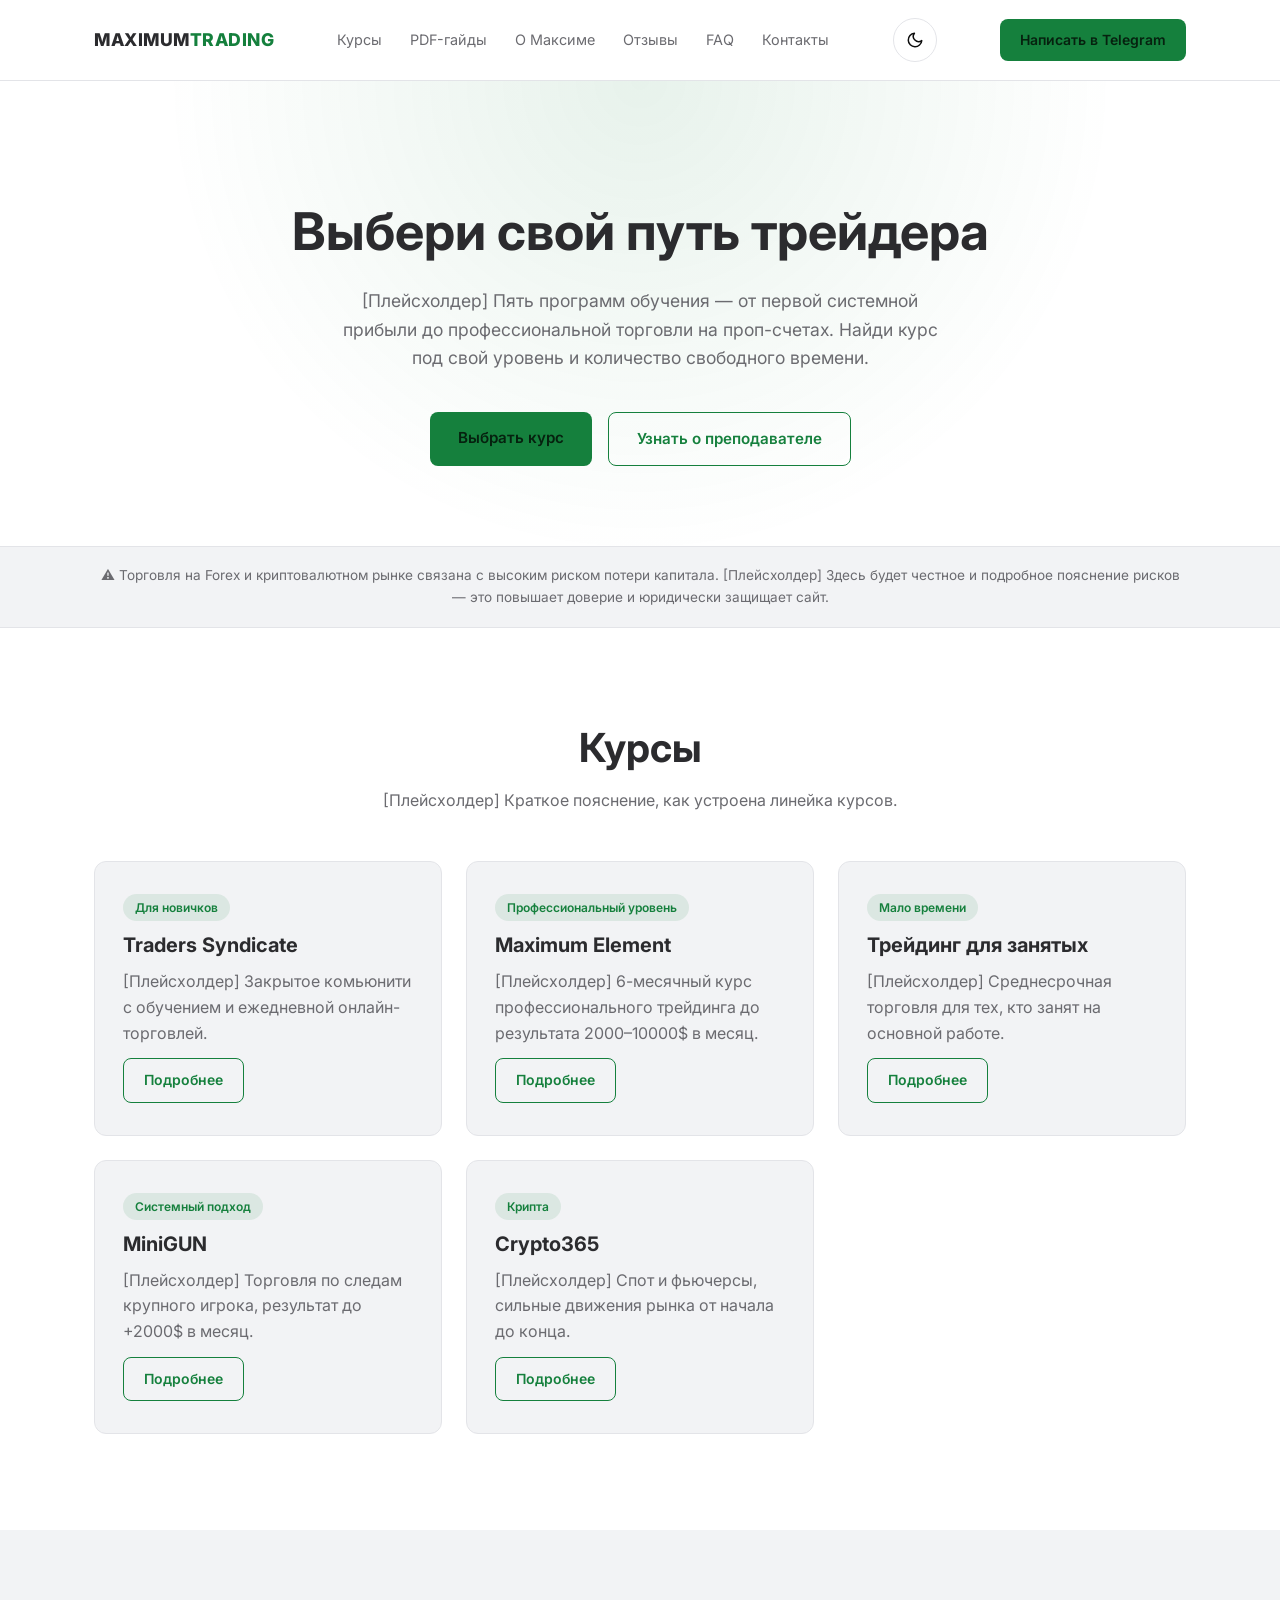
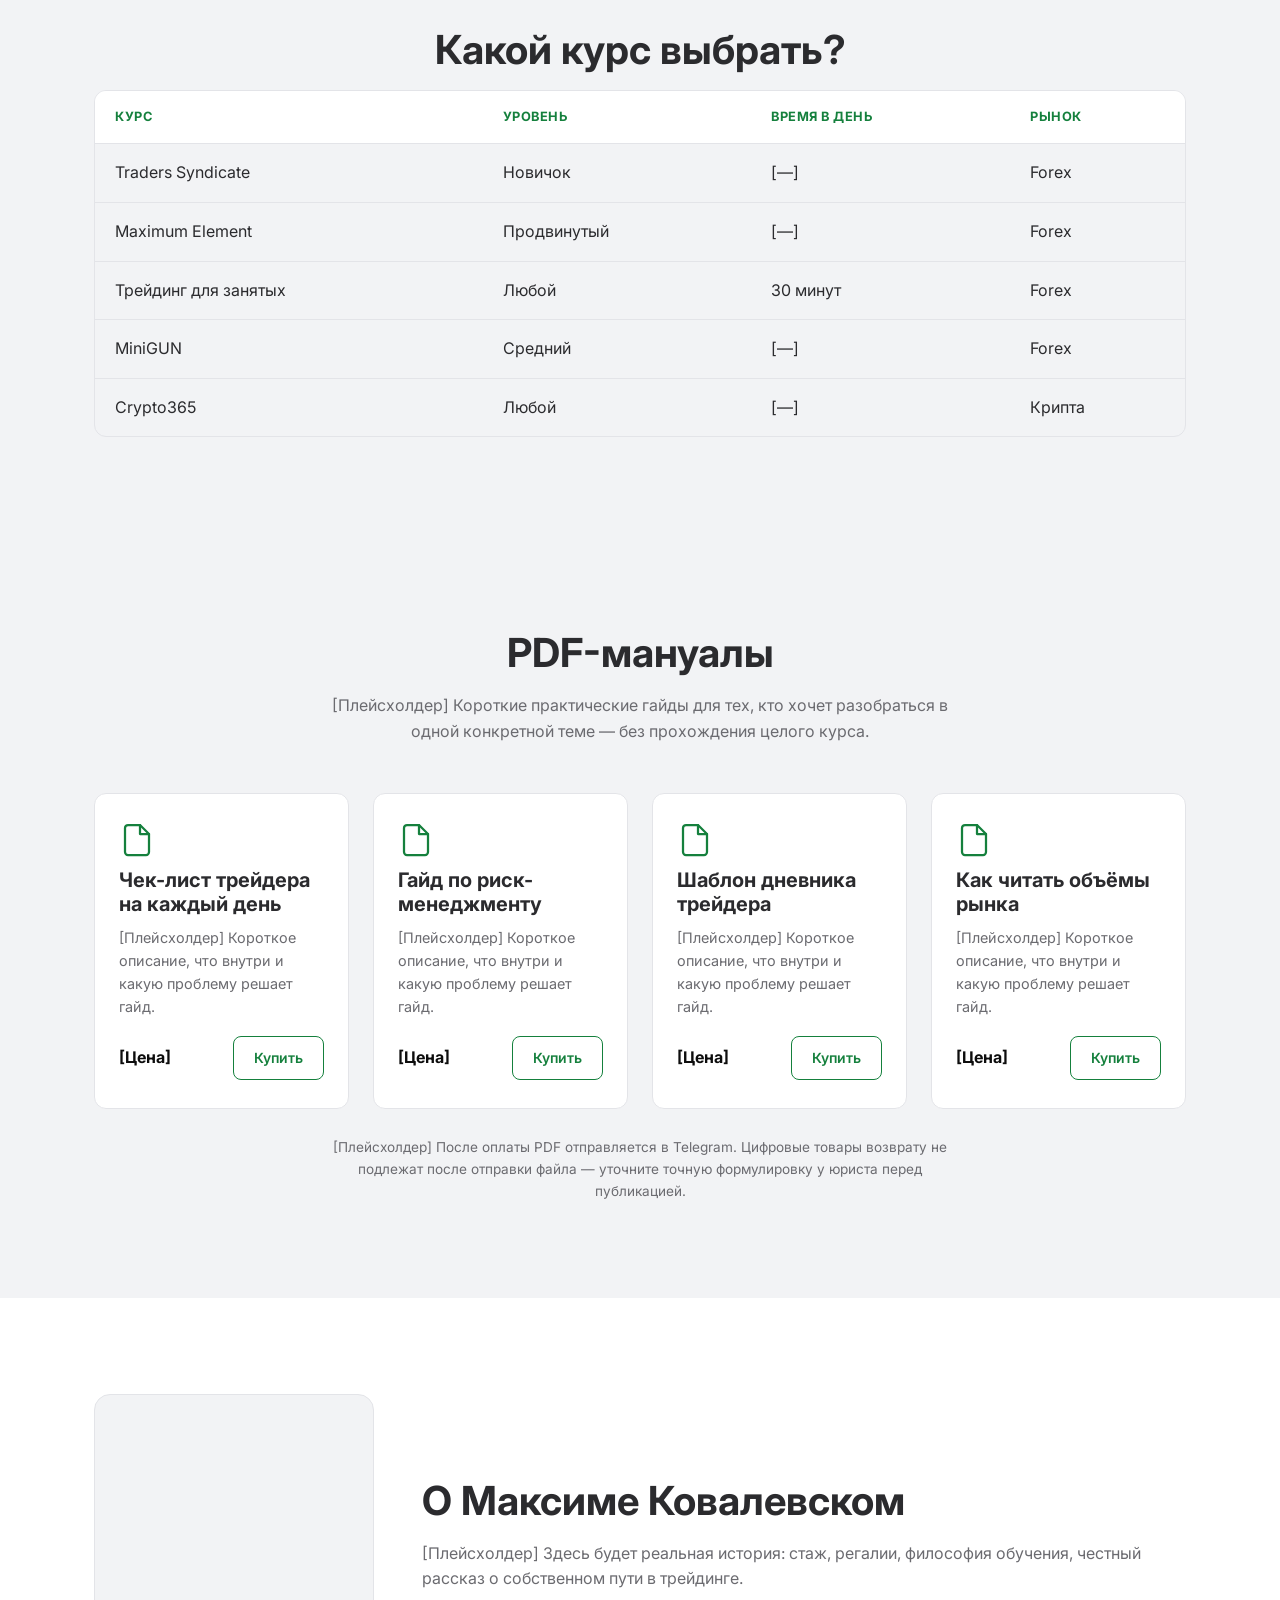
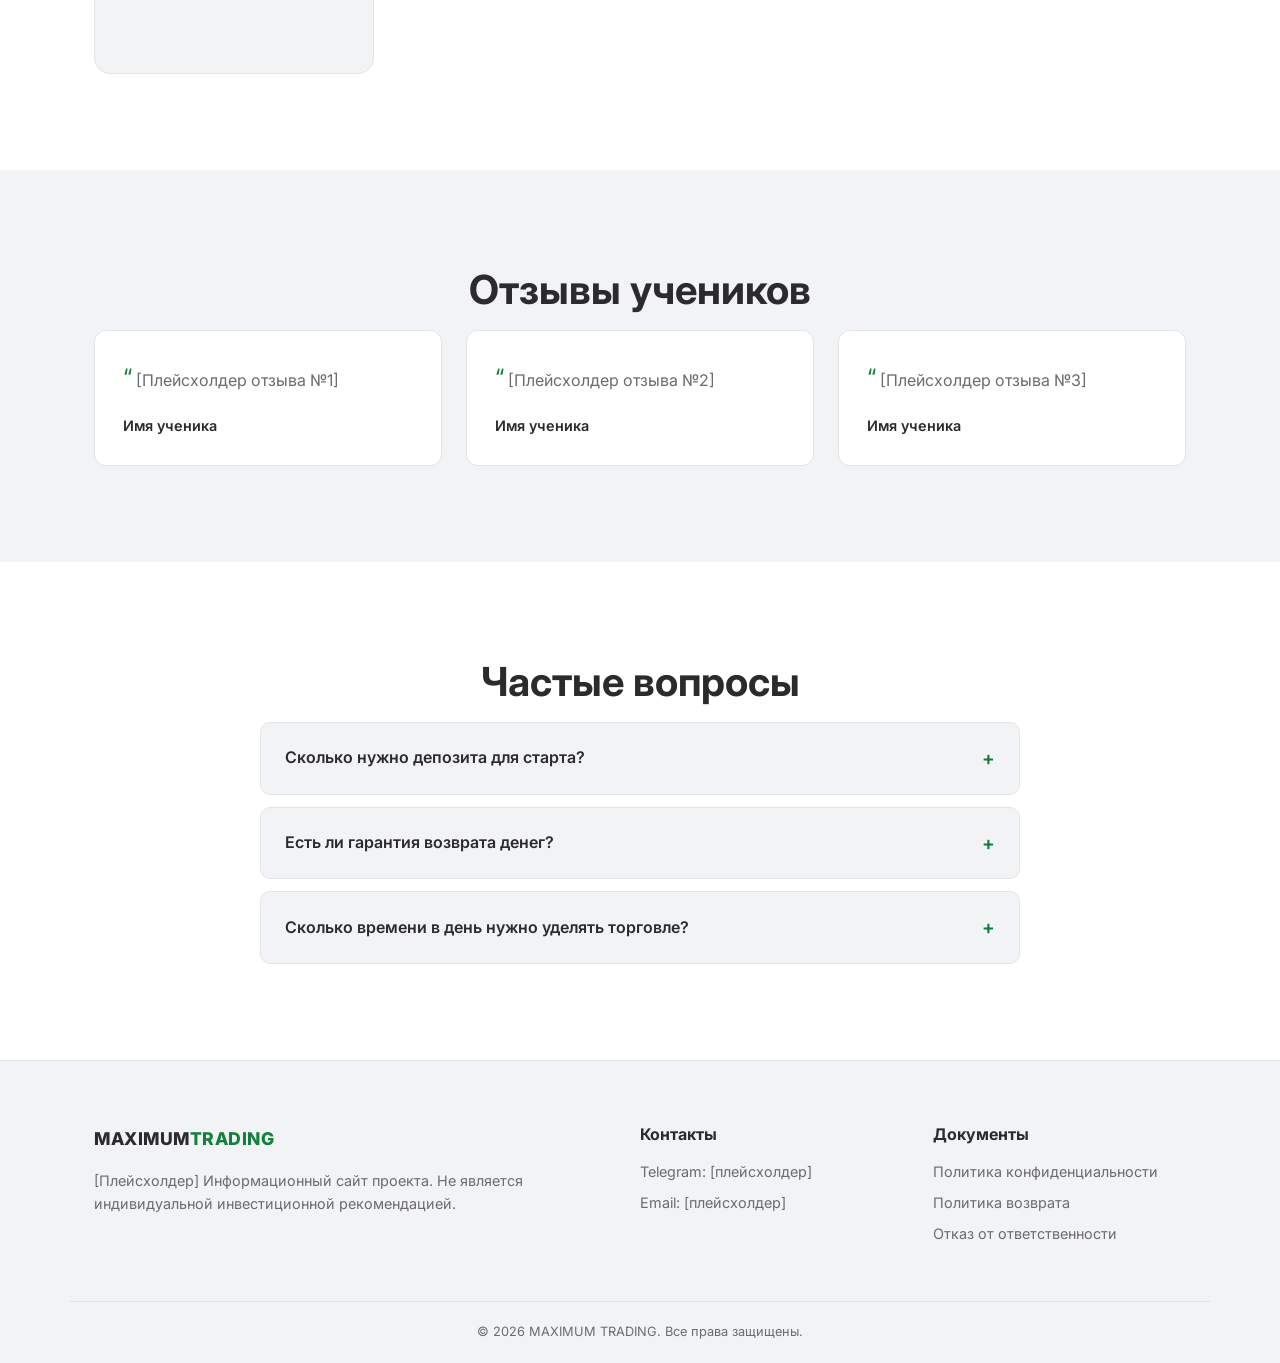
==== commit b7ebac69: "Анимировать переключатель темы, подключить шрифт Inter Иконка солнце/луна теперь плавно поворачивает" ====
--- a/index.html
+++ b/index.html
@@ -13,6 +13,9 @@
       document.documentElement.setAttribute('data-theme', theme);
     })();
   </script>
+  <link rel="preconnect" href="https://fonts.googleapis.com">
+  <link rel="preconnect" href="https://fonts.gstatic.com" crossorigin>
+  <link href="https://fonts.googleapis.com/css2?family=Inter:wght@400;600;700;800&display=swap" rel="stylesheet">
   <link rel="stylesheet" href="css/style.css">
 </head>
 <body>
--- a/css/style.css
+++ b/css/style.css
@@ -52,11 +52,17 @@
   --color-header-bg: rgba(13, 13, 13, 0.9); /* полупрозрачная шапка при скролле */
 
   /* типографика */
-  --font-main: -apple-system, BlinkMacSystemFont, "Segoe UI", Roboto, Arial, sans-serif;
+  --font-main: 'Inter', -apple-system, BlinkMacSystemFont, "Segoe UI", Roboto, Arial, sans-serif;
 
   /* отступы секций */
   --section-padding: 96px 0;
   --container-width: 1140px;
+
+  /* кривые движения в духе Material/Pixel: не линейные,
+     а с лёгким "перехлёстом" на выходе — ощущаются более живыми */
+  --ease-standard:   cubic-bezier(0.2, 0, 0, 1);     /* для наведения/ховера */
+  --ease-emphasized: cubic-bezier(0.3, 0, 0.2, 1);   /* для появления блоков */
+  --ease-spring:     cubic-bezier(0.34, 1.56, 0.64, 1); /* для нажатия кнопки */
 }
 
 /* Светлая тема — те же имена переменных, другие значения.
@@ -142,15 +148,48 @@
 /* кнопки */
 .btn {
   display: inline-block;
+  position: relative; /* точка отсчёта для ripple-круга */
+  overflow: hidden;    /* обрезает ripple по границе кнопки */
   padding: 14px 28px;
   border-radius: 8px;
   font-weight: 600;
   font-size: 0.95rem;
-  transition: background 0.2s ease, color 0.2s ease, transform 0.15s ease;
+  transition: background 0.2s var(--ease-standard), color 0.2s var(--ease-standard),
+    transform 0.15s var(--ease-standard);
 }
 
 .btn:hover {
   transform: translateY(-1px);
+}
+
+/* лёгкое "приседание" при нажатии — тактильный отклик, как на Pixel */
+.btn:active {
+  transform: scale(0.96);
+  transition: transform 0.15s var(--ease-spring);
+}
+
+/* сам ripple-круг: создаётся и удаляется через JS (script.js) */
+.btn__ripple {
+  position: absolute;
+  border-radius: 50%;
+  background: currentColor;
+  opacity: 0.28;
+  transform: scale(0);
+  animation: ripple-expand 0.6s var(--ease-standard);
+  pointer-events: none;
+}
+
+@keyframes ripple-expand {
+  to {
+    transform: scale(2.5);
+    opacity: 0;
+  }
+}
+
+@media (prefers-reduced-motion: reduce) {
+  .btn__ripple {
+    display: none; /* уважаем настройку "уменьшить анимации" в ОС */
+  }
 }
 
 .btn--primary {
@@ -259,6 +298,7 @@
   display: flex;
   align-items: center;
   justify-content: center;
+  position: relative; /* точка отсчёта для абсолютно спозиционированных иконок ниже */
   width: 44px;
   height: 44px;
   border-radius: 50%;
@@ -272,21 +312,39 @@
   border-color: var(--color-green);
 }
 
+/* Обе иконки лежат друг на друге в одной точке — переключение
+   темы анимирует поворот+масштаб+прозрачность, а не мгновенно
+   подменяет display (display вообще нельзя анимировать). */
 .theme-toggle__icon {
+  position: absolute;
+  top: 50%;
+  left: 50%;
   width: 18px;
   height: 18px;
+  opacity: 1;
+  transform: translate(-50%, -50%) rotate(0deg) scale(1);
+  transition: transform 0.4s var(--ease-spring), opacity 0.25s var(--ease-standard);
 }
 
 .theme-toggle__icon--moon {
-  display: none;
+  opacity: 0;
+  transform: translate(-50%, -50%) rotate(-90deg) scale(0.4);
 }
 
 :root[data-theme="light"] .theme-toggle__icon--sun {
-  display: none;
+  opacity: 0;
+  transform: translate(-50%, -50%) rotate(90deg) scale(0.4);
 }
 
 :root[data-theme="light"] .theme-toggle__icon--moon {
-  display: block;
+  opacity: 1;
+  transform: translate(-50%, -50%) rotate(0deg) scale(1);
+}
+
+@media (prefers-reduced-motion: reduce) {
+  .theme-toggle__icon {
+    transition: opacity 0.15s linear;
+  }
 }
 
 /* ============================================
@@ -957,6 +1015,71 @@
 }
 
 /* ============================================
+   23. ПОЯВЛЕНИЕ БЛОКОВ ПРИ ПРОКРУТКЕ
+   Класс .reveal добавляется автоматически через script.js —
+   в HTML ничего не нужно размечать вручную.
+
+   Важный нюанс: анимируем через отдельное CSS-свойство
+   "translate", а не через "transform" — карточки вроде
+   .course-card уже используют transform для эффекта при
+   наведении, и если бы обе анимации спорили за одно и то
+   же свойство transition, победила бы только одна из них.
+   translate — независимое свойство, конфликта не будет.
+   ============================================ */
+.reveal {
+  opacity: 0;
+  translate: 0 24px;
+  transition: opacity 0.6s var(--ease-emphasized), translate 0.6s var(--ease-emphasized);
+}
+
+.reveal.is-visible {
+  opacity: 1;
+  translate: 0 0;
+}
+
+@media (prefers-reduced-motion: reduce) {
+  .reveal {
+    opacity: 1;
+    translate: 0 0;
+    transition: none;
+  }
+}
+
+/* ============================================
+   24. ВХОД HERO-БЛОКА И ПЕРЕХОД МЕЖДУ СТРАНИЦАМИ
+   ============================================ */
+@keyframes fade-in-up {
+  from {
+    opacity: 0;
+    translate: 0 16px;
+  }
+  to {
+    opacity: 1;
+    translate: 0 0;
+  }
+}
+
+.hero__inner,
+.course-hero__inner {
+  animation: fade-in-up 0.7s var(--ease-emphasized) both;
+}
+
+@media (prefers-reduced-motion: reduce) {
+  .hero__inner,
+  .course-hero__inner {
+    animation: none;
+  }
+}
+
+/* Мягкий кросс-фейд при переходе между страницами.
+   Работает "из коробки" в Chrome/Edge (View Transitions API),
+   в Safari/iOS пока просто игнорируется без ошибок — сайт
+   от этого не ломается, эффекта только не будет видно. */
+@view-transition {
+  navigation: auto;
+}
+
+/* ============================================
    14. АДАПТИВНОСТЬ (мобильные экраны)
    ============================================ */
 @media (max-width: 768px) {
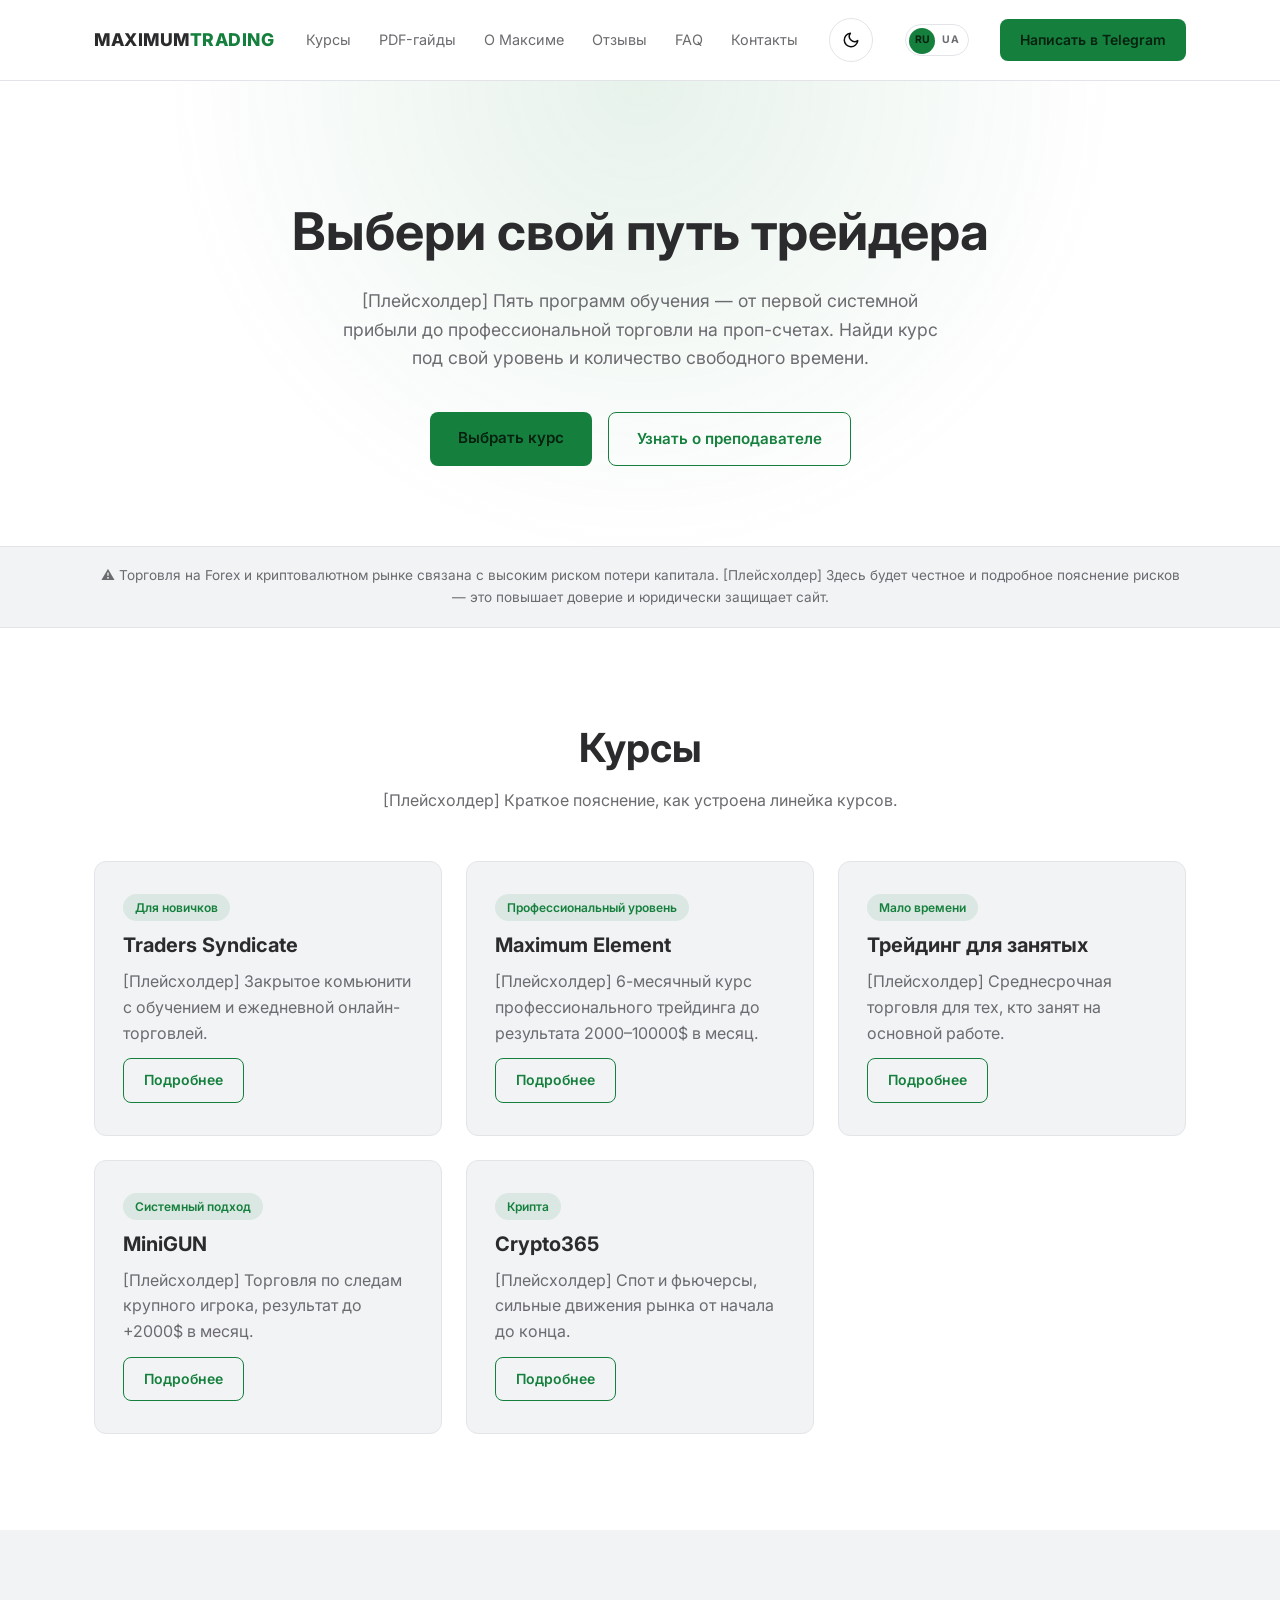
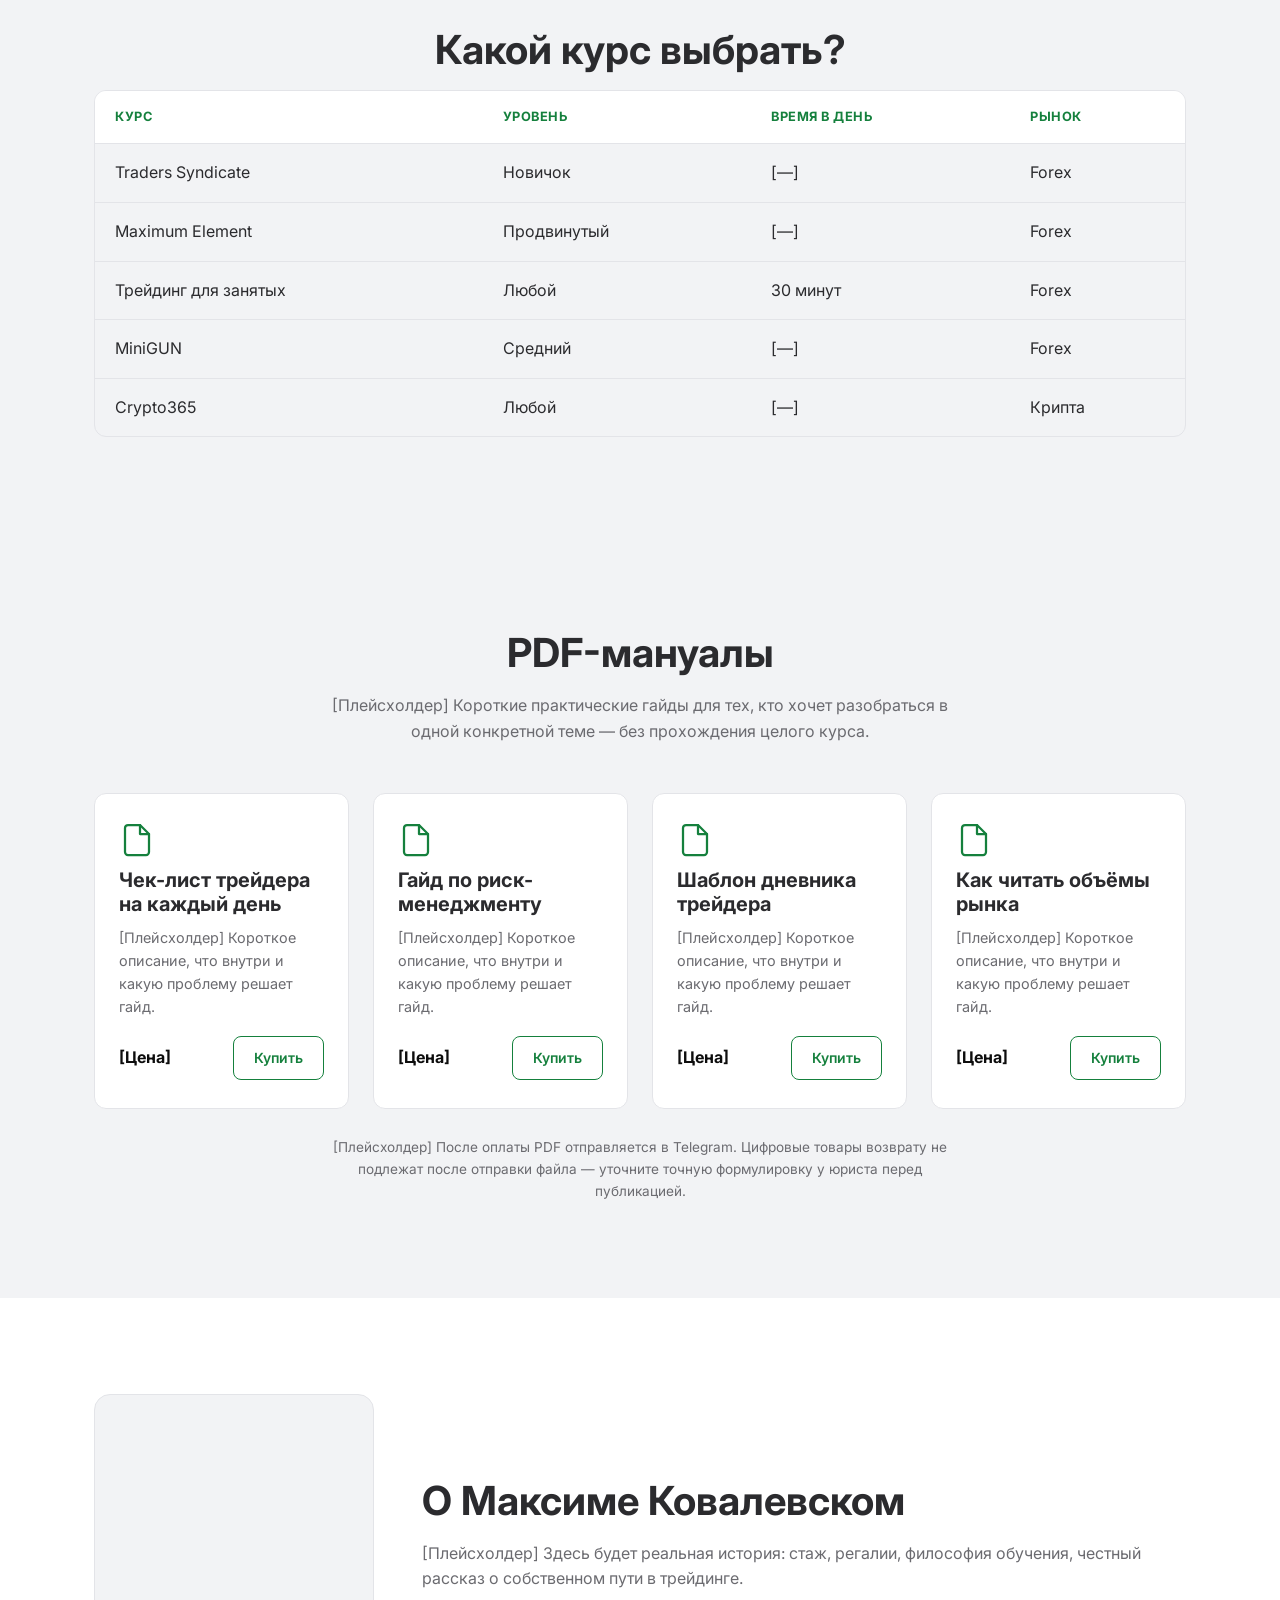
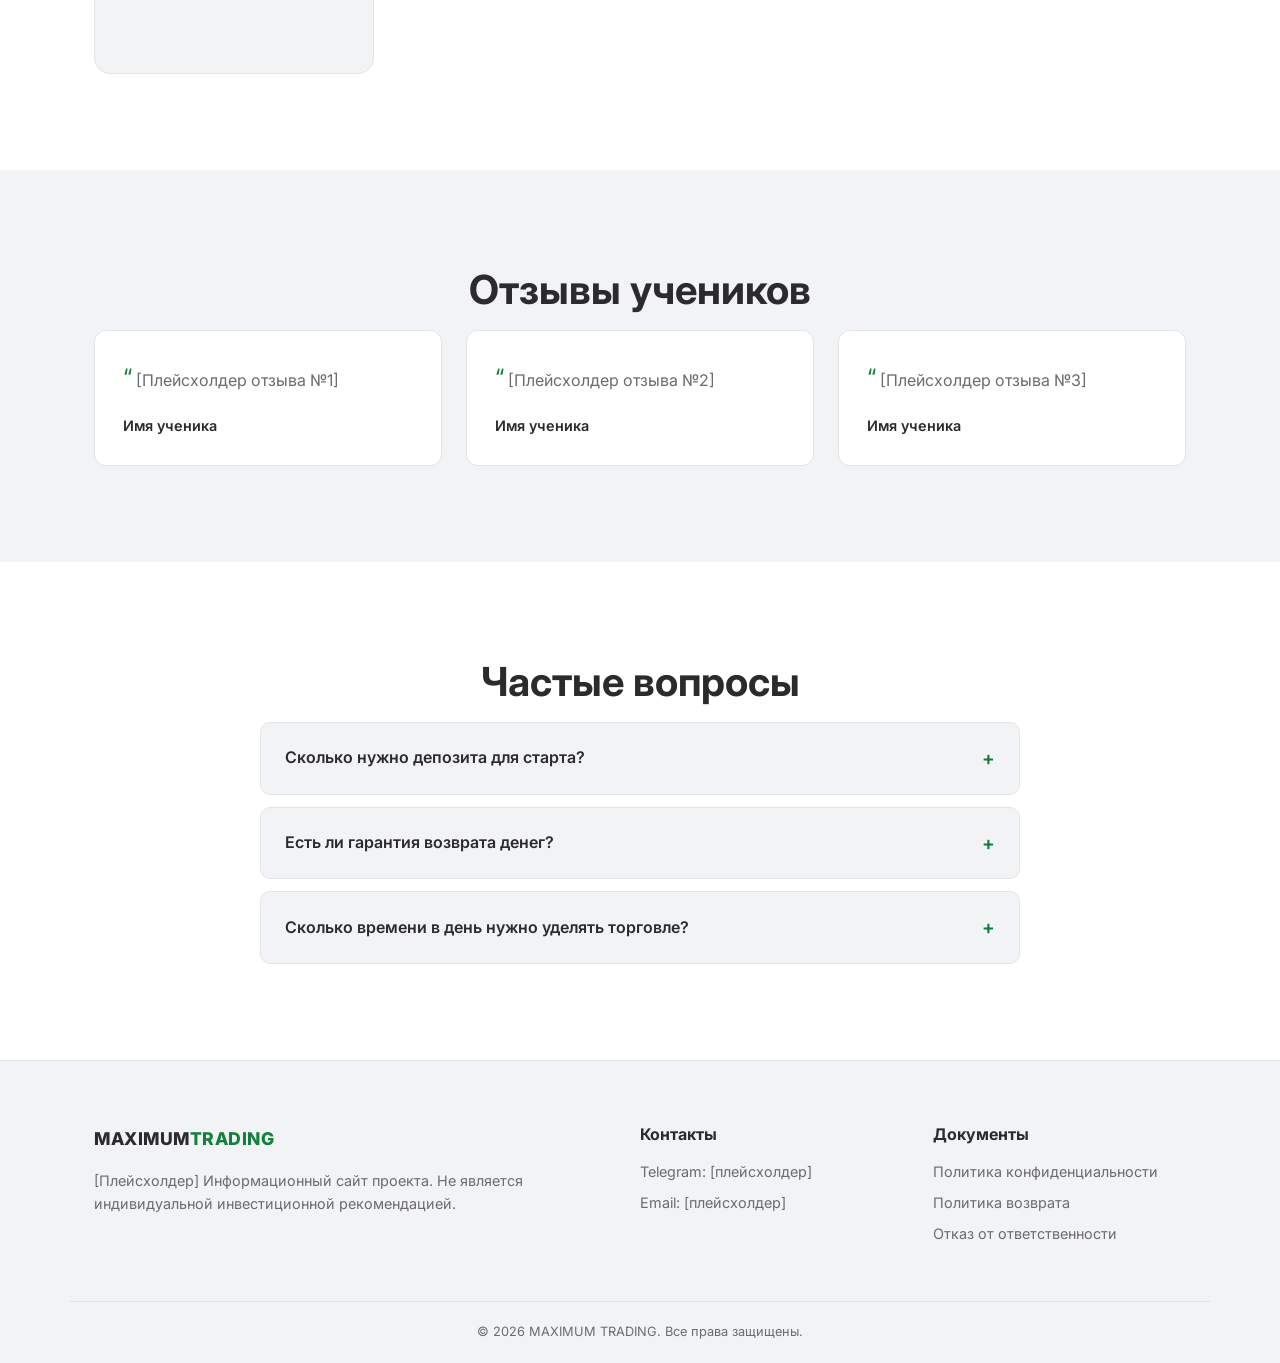
==== commit 0349b0f3: "Добавить украинскую версию сайта и тумблер переключения языка Тумблер RU/UA в шапке всех страниц: ан" ====
--- a/index.html
+++ b/index.html
@@ -45,9 +45,15 @@
         </svg>
       </button>
 
+      <button class="lang-switch" id="langSwitch" data-target="uk/index.html" aria-label="Переключити мову на українську">
+        <span class="lang-switch__option lang-switch__option--ru">RU</span>
+        <span class="lang-switch__option lang-switch__option--uk">UA</span>
+        <span class="lang-switch__thumb"></span>
+      </button>
+
       <a href="#" class="btn btn--primary btn--small">Написать в Telegram</a>
 
-      <button class="burger" id="burgerBtn" aria-label="Открыть меню">
+      <button class="burger" id="burgerBtn" aria-label="Открыть меню" aria-expanded="false">
         <span></span><span></span><span></span>
       </button>
     </div>
--- a/css/style.css
+++ b/css/style.css
@@ -47,7 +47,8 @@
 
   --color-green:      #22c55e; /* основной акцент */
   --color-green-dark: #16a34a; /* hover-состояние */
-  --color-green-soft: rgba(34, 197, 94, 0.12); /* подложка под акцент */
+  --color-green-soft: rgba(34, 197, 94, 0.12); /* мягкая подложка под бейджи/плашки */
+  --color-green-hover: rgba(34, 197, 94, 0.28); /* заметная подсветка при наведении на иконки-кнопки */
 
   --color-header-bg: rgba(13, 13, 13, 0.9); /* полупрозрачная шапка при скролле */
 
@@ -80,6 +81,7 @@
   --color-green:      #15803d; /* чуть темнее — иначе на белом фоне мало контраста */
   --color-green-dark: #166534;
   --color-green-soft: rgba(21, 128, 61, 0.10);
+  --color-green-hover: rgba(21, 128, 61, 0.20);
 
   --color-header-bg: rgba(255, 255, 255, 0.85);
 }
@@ -281,14 +283,53 @@
   gap: 5px;
   width: 44px;
   height: 44px;
+  border-radius: 50%;
   flex-shrink: 0;
-}
-
+  transition: background-color 0.2s var(--ease-standard);
+}
+
+/* та же круглая зелёная подсветка при наведении, что и у
+   переключателя темы рядом — единая логика hover по сайту */
+.burger:hover {
+  background: var(--color-green-hover);
+}
+
+.burger:focus-visible,
+.theme-toggle:focus-visible {
+  outline: 2px solid var(--color-green);
+  outline-offset: 2px;
+}
+
+/* Три палочки морфируют в крестик при открытии меню.
+   7px = высота палочки (2px) + зазор (5px) — именно на столько
+   нужно сдвинуть верхнюю/нижнюю палочку, чтобы они точно легли
+   поверх средней и образовали ровный крестик. */
 .burger span {
   display: block;
   width: 24px;
   height: 2px;
   background: var(--color-heading);
+  transform-origin: center;
+  transition: transform 0.35s var(--ease-spring), opacity 0.2s var(--ease-standard);
+}
+
+.burger.is-active span:nth-child(1) {
+  transform: translateY(7px) rotate(45deg);
+}
+
+.burger.is-active span:nth-child(2) {
+  opacity: 0;
+  transform: scale(0.4);
+}
+
+.burger.is-active span:nth-child(3) {
+  transform: translateY(-7px) rotate(-45deg);
+}
+
+@media (prefers-reduced-motion: reduce) {
+  .burger span {
+    transition: opacity 0.15s linear;
+  }
 }
 
 /* ============================================
@@ -310,6 +351,7 @@
 
 .theme-toggle:hover {
   border-color: var(--color-green);
+  background: var(--color-green-hover);
 }
 
 /* Обе иконки лежат друг на друге в одной точке — переключение
@@ -348,6 +390,84 @@
 }
 
 /* ============================================
+   ПЕРЕКЛЮЧАТЕЛЬ ЯЗЫКА — тумблер RU/UA
+   ============================================ */
+.lang-switch {
+  position: relative;
+  display: inline-flex;
+  align-items: center;
+  width: 64px;
+  height: 32px;
+  padding: 3px;
+  border-radius: 999px;
+  border: 1px solid var(--color-border);
+  flex-shrink: 0;
+  transition: border-color 0.2s var(--ease-standard), background-color 0.2s var(--ease-standard);
+}
+
+.lang-switch:hover {
+  border-color: var(--color-green);
+  background: var(--color-green-hover);
+}
+
+.lang-switch:focus-visible {
+  outline: 2px solid var(--color-green);
+  outline-offset: 2px;
+}
+
+.lang-switch__option {
+  position: relative;
+  z-index: 2;
+  flex: 1;
+  text-align: center;
+  font-size: 0.65rem;
+  font-weight: 700;
+  letter-spacing: 0.5px;
+  color: var(--color-muted);
+  transition: color 0.3s var(--ease-standard);
+}
+
+/* бегунок — едет между RU и UA той же "пружинистой" кривой,
+   что и остальные переключатели на сайте */
+.lang-switch__thumb {
+  position: absolute;
+  z-index: 1;
+  top: 3px;
+  left: 3px;
+  width: 26px;
+  height: 26px;
+  border-radius: 50%;
+  background: var(--color-green);
+  transition: transform 0.35s var(--ease-spring);
+}
+
+/* по умолчанию активен RU (бегунок слева) */
+.lang-switch__option--ru {
+  color: #06210f;
+}
+
+/* класс is-uk переключает бегунок вправо — используется и как
+   постоянное состояние на украинских страницах, и как временное
+   при клике (JS добавляет его на долю секунды перед переходом) */
+.lang-switch.is-uk .lang-switch__thumb {
+  transform: translateX(32px);
+}
+
+.lang-switch.is-uk .lang-switch__option--ru {
+  color: var(--color-muted);
+}
+
+.lang-switch.is-uk .lang-switch__option--uk {
+  color: #06210f;
+}
+
+@media (prefers-reduced-motion: reduce) {
+  .lang-switch__thumb {
+    transition: none;
+  }
+}
+
+/* ============================================
    6. HERO
    ============================================ */
 .hero {
@@ -1091,6 +1211,35 @@
     display: none;
   }
 
+  /* на мобильных в шапке одновременно живут лого, тема,
+     язык и бургер — сокращаем зазор, логотип и сам тумблер,
+     иначе не помещается на экранах вроде iPhone 13 mini (375px) */
+  .header__inner {
+    gap: 6px;
+  }
+
+  .logo {
+    font-size: 1rem;
+  }
+
+  .lang-switch {
+    width: 52px;
+    height: 28px;
+  }
+
+  .lang-switch__thumb {
+    width: 22px;
+    height: 22px;
+  }
+
+  .lang-switch.is-uk .lang-switch__thumb {
+    transform: translateX(24px);
+  }
+
+  .lang-switch__option {
+    font-size: 0.6rem;
+  }
+
   .nav {
     position: absolute;
     top: 100%;
@@ -1100,17 +1249,45 @@
     border-bottom: 1px solid var(--color-border);
     max-height: 0;
     overflow: hidden;
-    transition: max-height 0.25s ease;
+    transition: max-height 0.35s var(--ease-emphasized);
   }
 
   .nav.nav--open {
-    max-height: 320px;
+    max-height: 420px; /* с запасом на 6 пунктов + перенос длинного текста */
   }
 
   .nav__list {
     flex-direction: column;
     gap: 0;
     padding: 8px 24px 20px;
+  }
+
+  /* Пункты меню проявляются по очереди, а не все разом —
+     тот же язык анимации, что и у карточек при прокрутке (.reveal) */
+  .nav__list li {
+    opacity: 0;
+    translate: 0 -8px;
+    transition: opacity 0.3s var(--ease-standard), translate 0.3s var(--ease-standard);
+  }
+
+  .nav.nav--open .nav__list li {
+    opacity: 1;
+    translate: 0 0;
+  }
+
+  .nav.nav--open .nav__list li:nth-child(1) { transition-delay: 0.05s; }
+  .nav.nav--open .nav__list li:nth-child(2) { transition-delay: 0.1s; }
+  .nav.nav--open .nav__list li:nth-child(3) { transition-delay: 0.15s; }
+  .nav.nav--open .nav__list li:nth-child(4) { transition-delay: 0.2s; }
+  .nav.nav--open .nav__list li:nth-child(5) { transition-delay: 0.25s; }
+  .nav.nav--open .nav__list li:nth-child(6) { transition-delay: 0.3s; }
+
+  @media (prefers-reduced-motion: reduce) {
+    .nav__list li {
+      opacity: 1;
+      translate: 0 0;
+      transition: none;
+    }
   }
 
   .nav__list li {
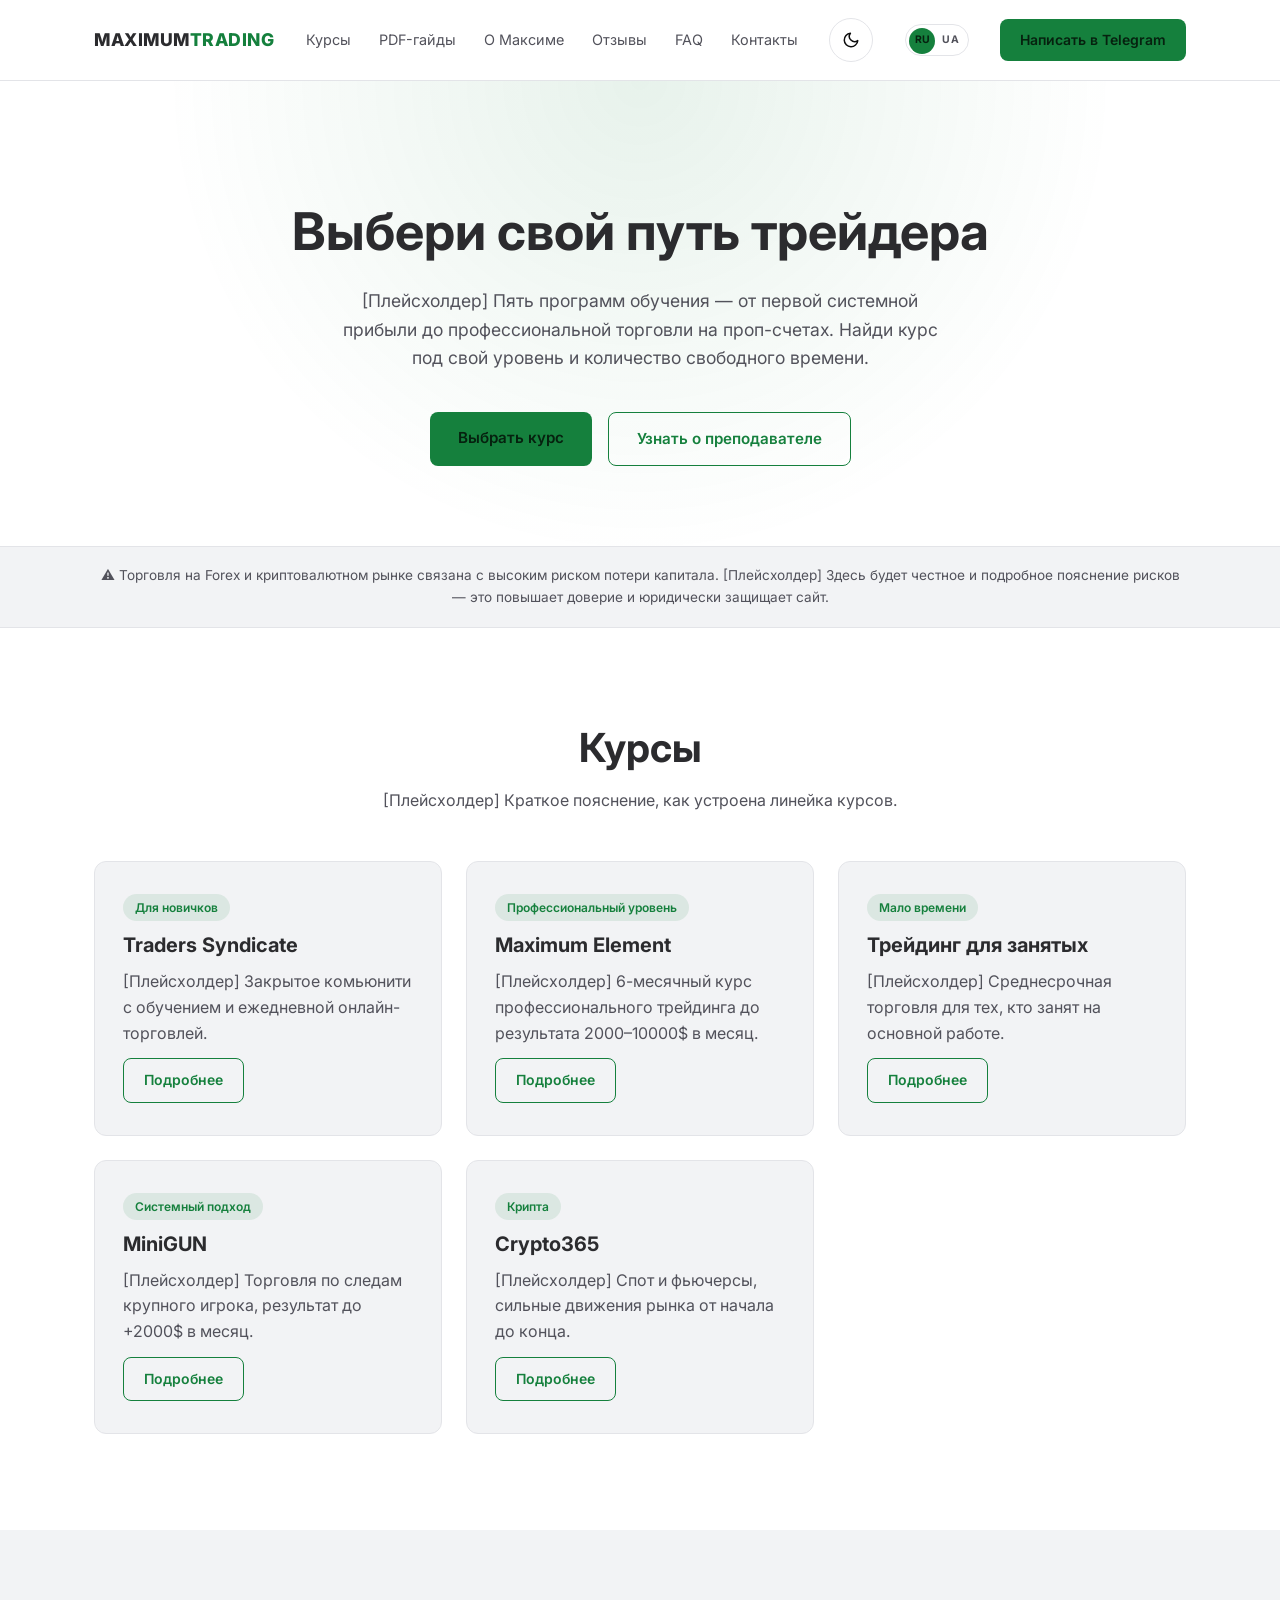
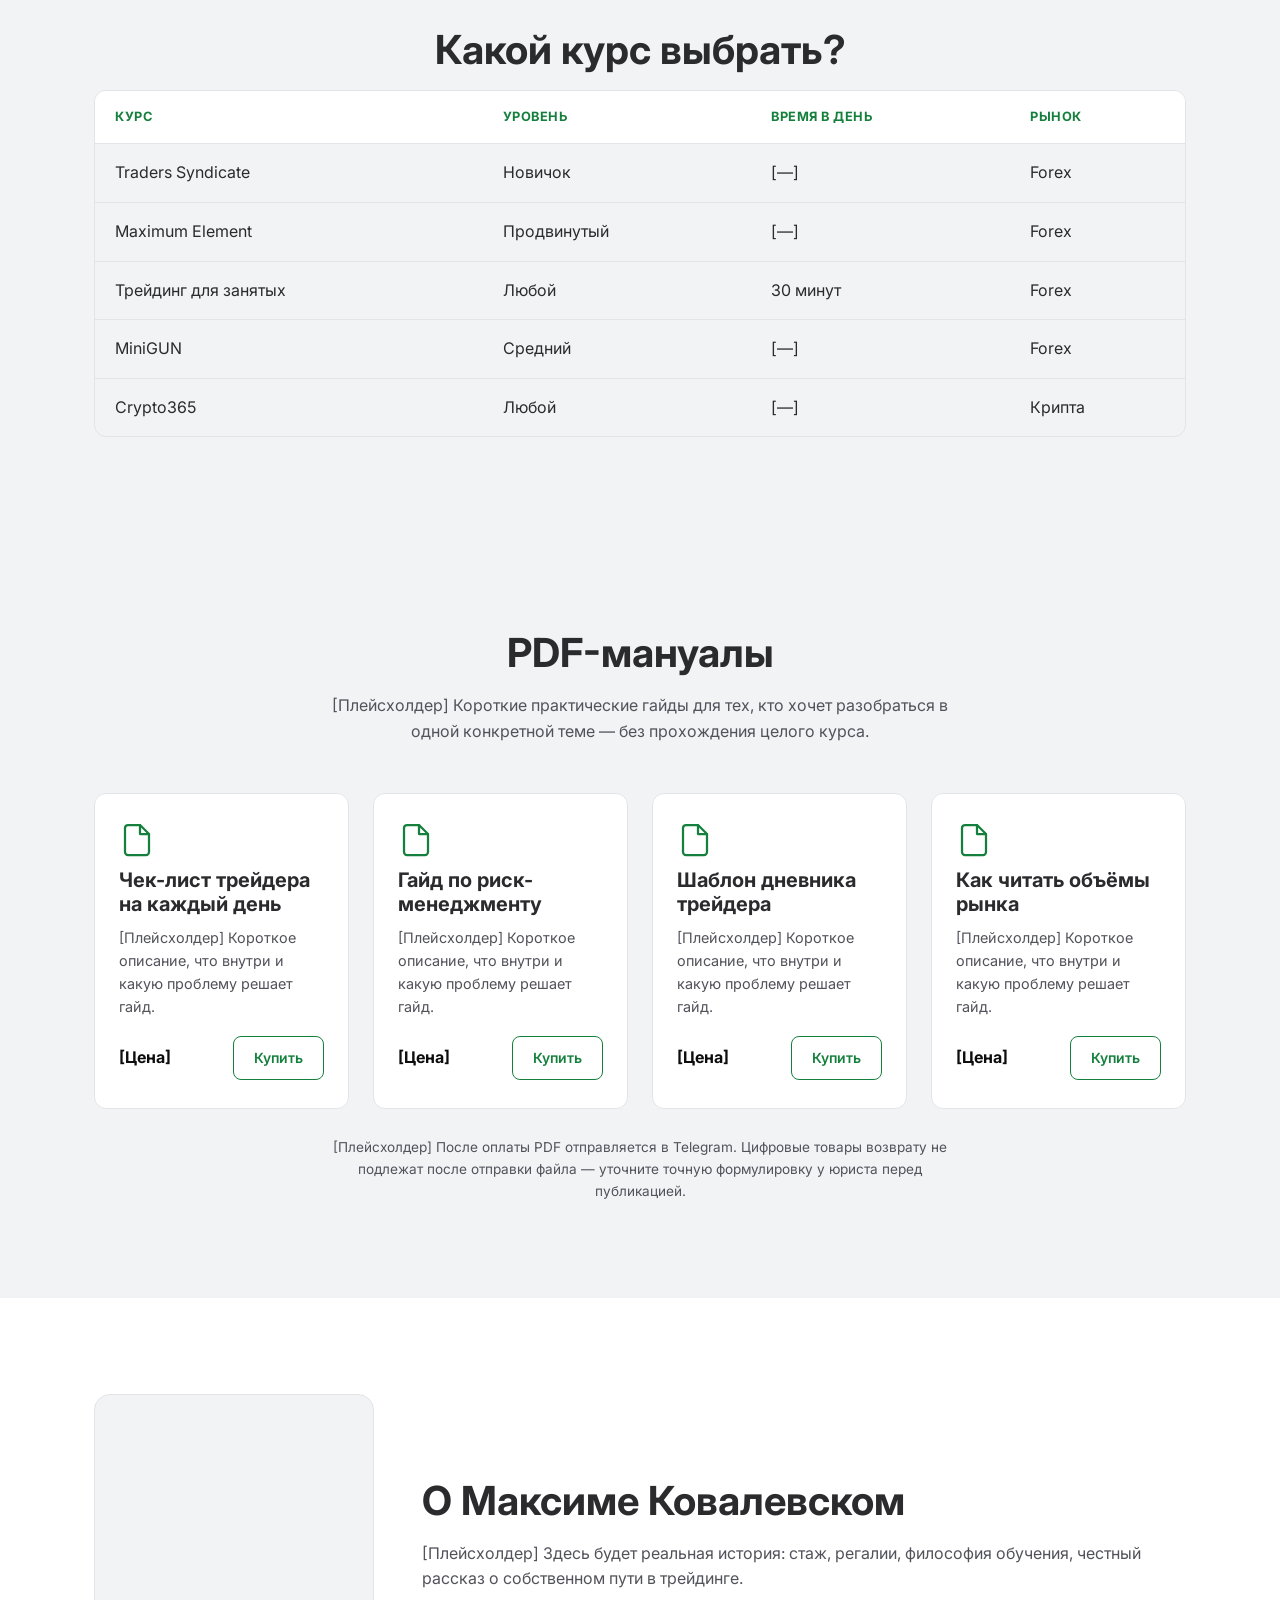
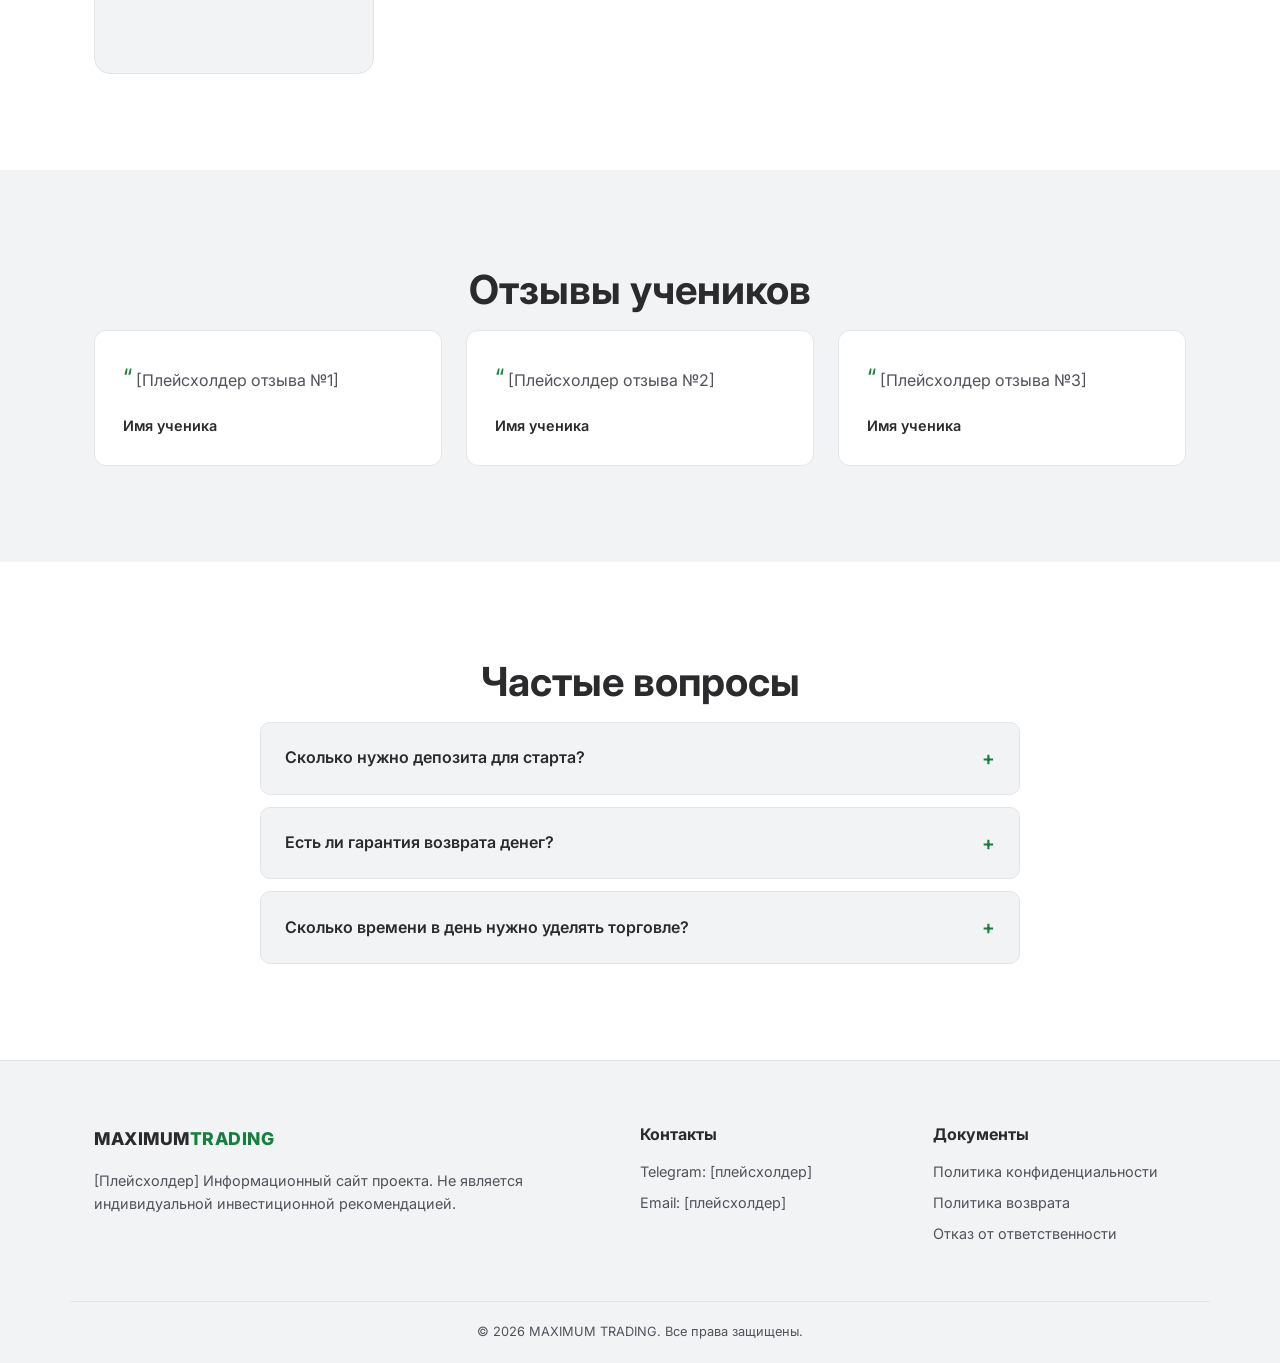
==== commit a8514833: "Добавить плавающую кнопку "наверх" на все 12 страниц Появляется после прокрутки на ~400px, плавно ск" ====
--- a/index.html
+++ b/index.html
@@ -364,6 +364,12 @@
     </div>
   </footer>
 
+  <button class="scroll-top" id="scrollTopBtn" aria-label="Наверх">
+    <svg viewBox="0 0 24 24" fill="none" stroke="currentColor" stroke-width="2" stroke-linecap="round" stroke-linejoin="round">
+      <path d="M12 19V5M5 12l7-7 7 7"></path>
+    </svg>
+  </button>
+
   <script src="js/script.js"></script>
 </body>
 </html>
--- a/css/style.css
+++ b/css/style.css
@@ -75,7 +75,7 @@
   --color-surface: #f2f3f5;
   --color-text:    #2b2b2e;
   --color-heading: #0d0d0d;
-  --color-muted:   #6b6b70;
+  --color-muted:   #52525b; /* темнее исходного — весь основной текст сайта лежит в <p>, покрашенных этим цветом, а не просто подписи */
   --color-border:  #e3e4e8;
 
   --color-green:      #15803d; /* чуть темнее — иначе на белом фоне мало контраста */
@@ -425,6 +425,11 @@
   letter-spacing: 0.5px;
   color: var(--color-muted);
   transition: color 0.3s var(--ease-standard);
+  /* без этого строка наследует line-height:1.6 от body — тело
+     строки резервирует место под нижние выносные элементы (как
+     у "д", "у"), которых у "RU"/"UA" нет, и буквы визуально
+     "всплывают" выше центра. line-height:1 убирает этот запас. */
+  line-height: 1;
 }
 
 /* бегунок — едет между RU и UA той же "пружинистой" кривой,
@@ -448,9 +453,12 @@
 
 /* класс is-uk переключает бегунок вправо — используется и как
    постоянное состояние на украинских страницах, и как временное
-   при клике (JS добавляет его на долю секунды перед переходом) */
+   при клике (JS добавляет его на долю секунды перед переходом).
+   32px было ошибкой: путь бегунка = внутренняя ширина трека минус
+   диаметр бегунка, а внутренняя ширина считается за вычетом НЕ
+   только padding (3px×2), но и border (1px×2) — итого 30px. */
 .lang-switch.is-uk .lang-switch__thumb {
-  transform: translateX(32px);
+  transform: translateX(30px);
 }
 
 .lang-switch.is-uk .lang-switch__option--ru {
@@ -1200,6 +1208,64 @@
 }
 
 /* ============================================
+   25. КНОПКА "НАВЕРХ"
+   Плавающая круглая кнопка — появляется после прокрутки
+   вниз (JS переключает .is-visible), скроллит к началу.
+   ============================================ */
+.scroll-top {
+  position: fixed;
+  right: calc(20px + env(safe-area-inset-right));
+  bottom: calc(20px + env(safe-area-inset-bottom));
+  z-index: 90;
+  display: flex;
+  align-items: center;
+  justify-content: center;
+  width: 44px;
+  height: 44px;
+  border-radius: 50%;
+  border: 1px solid var(--color-border);
+  background: var(--color-surface);
+  color: var(--color-heading);
+  box-shadow: 0 4px 16px rgba(0, 0, 0, 0.25);
+  opacity: 0;
+  translate: 0 12px;
+  pointer-events: none; /* пока скрыта — не перехватывает клики под собой */
+  transition: opacity 0.3s var(--ease-standard), translate 0.3s var(--ease-standard),
+    border-color 0.2s var(--ease-standard), background-color 0.2s var(--ease-standard);
+}
+
+.scroll-top.is-visible {
+  opacity: 1;
+  translate: 0 0;
+  pointer-events: auto;
+}
+
+.scroll-top:hover {
+  border-color: var(--color-green);
+  background: var(--color-green-hover);
+}
+
+.scroll-top:active {
+  transform: scale(0.92);
+}
+
+.scroll-top:focus-visible {
+  outline: 2px solid var(--color-green);
+  outline-offset: 2px;
+}
+
+.scroll-top svg {
+  width: 20px;
+  height: 20px;
+}
+
+@media (prefers-reduced-motion: reduce) {
+  .scroll-top {
+    transition: opacity 0.15s linear;
+  }
+}
+
+/* ============================================
    14. АДАПТИВНОСТЬ (мобильные экраны)
    ============================================ */
 @media (max-width: 768px) {
@@ -1233,7 +1299,7 @@
   }
 
   .lang-switch.is-uk .lang-switch__thumb {
-    transform: translateX(24px);
+    transform: translateX(22px);
   }
 
   .lang-switch__option {
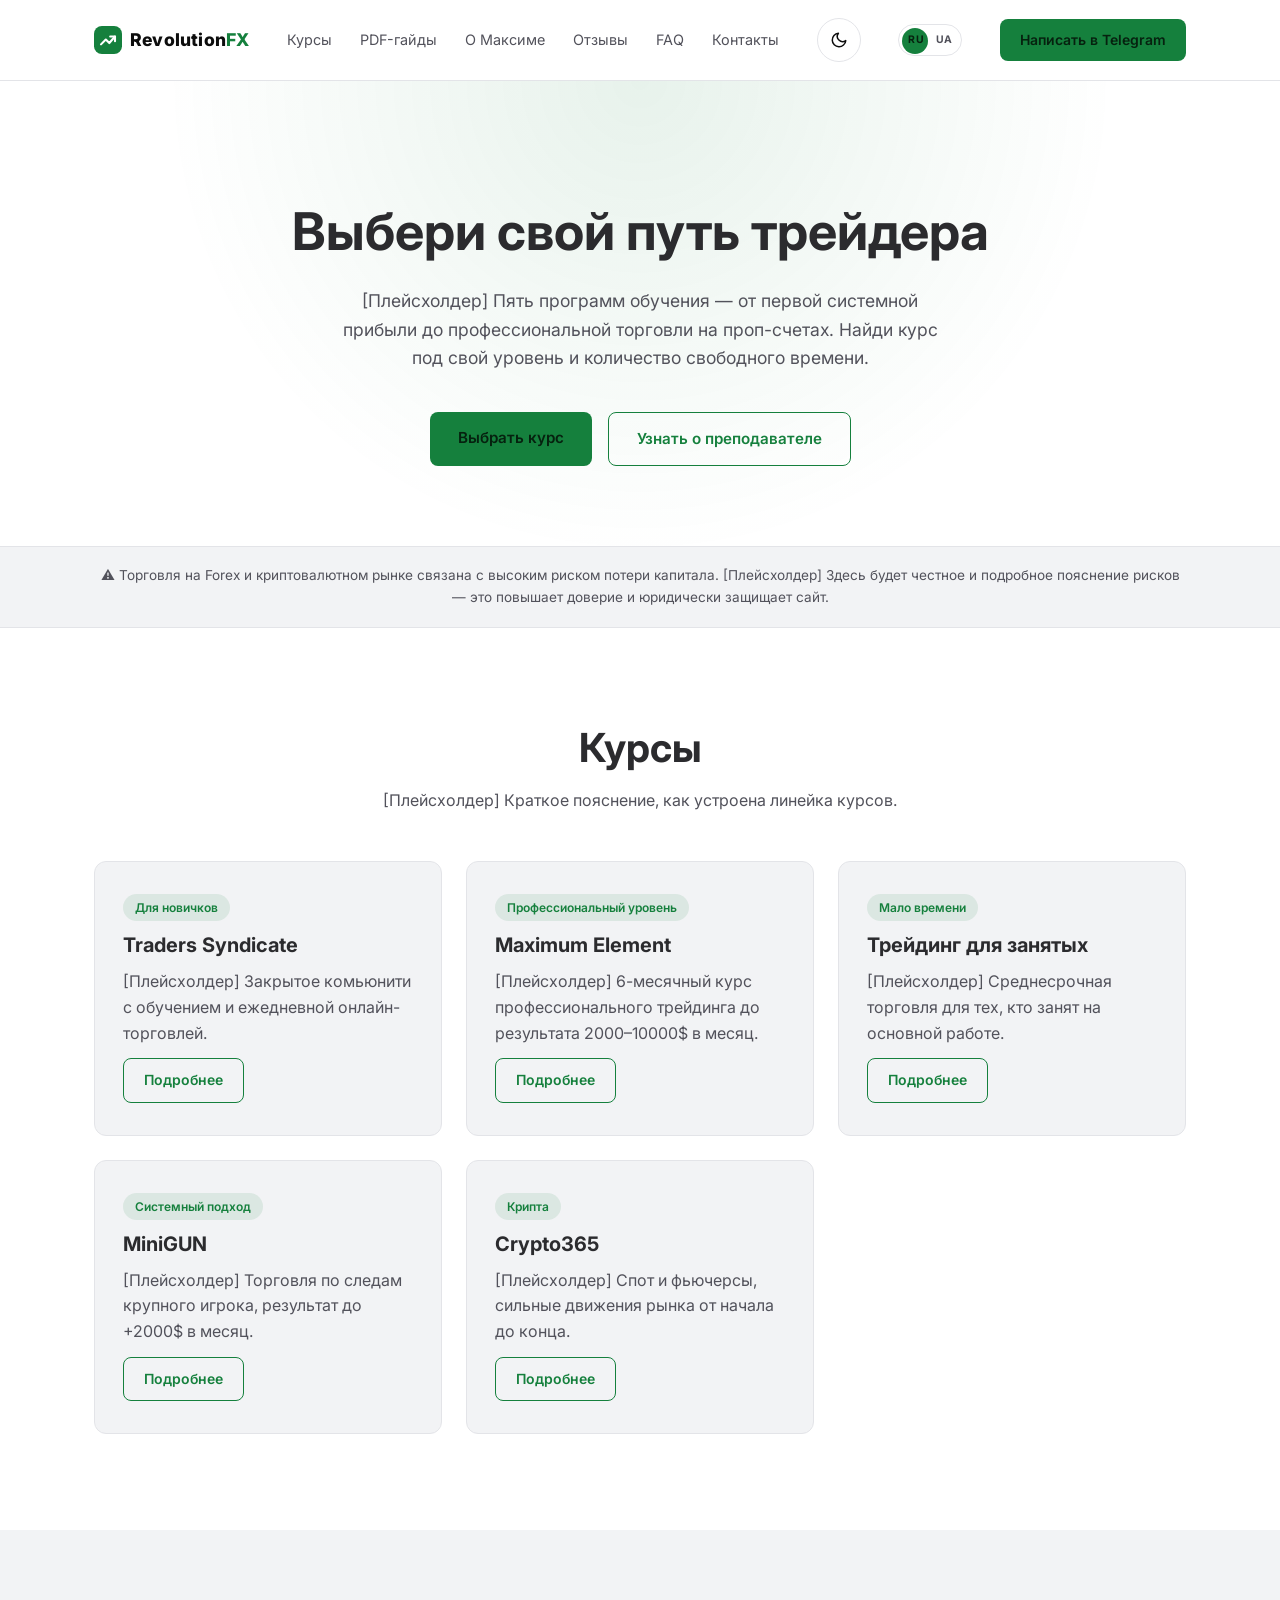
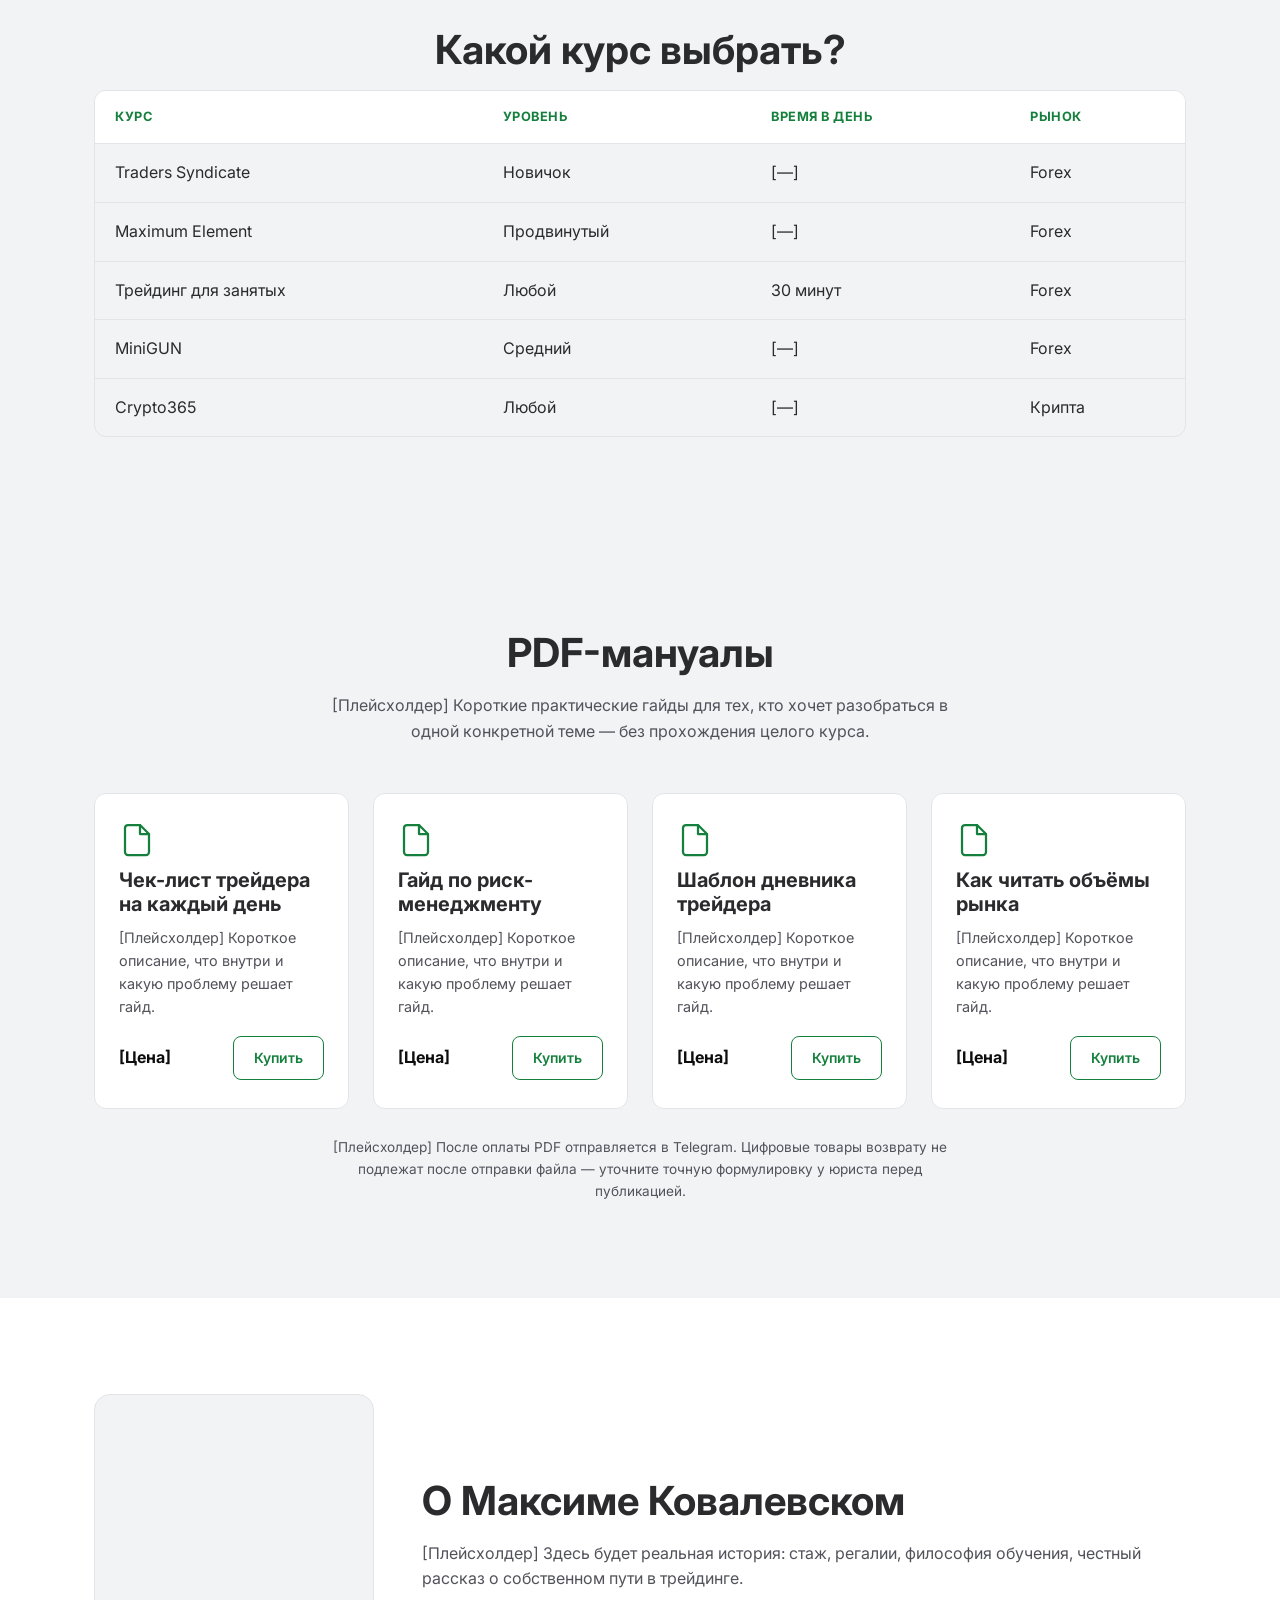
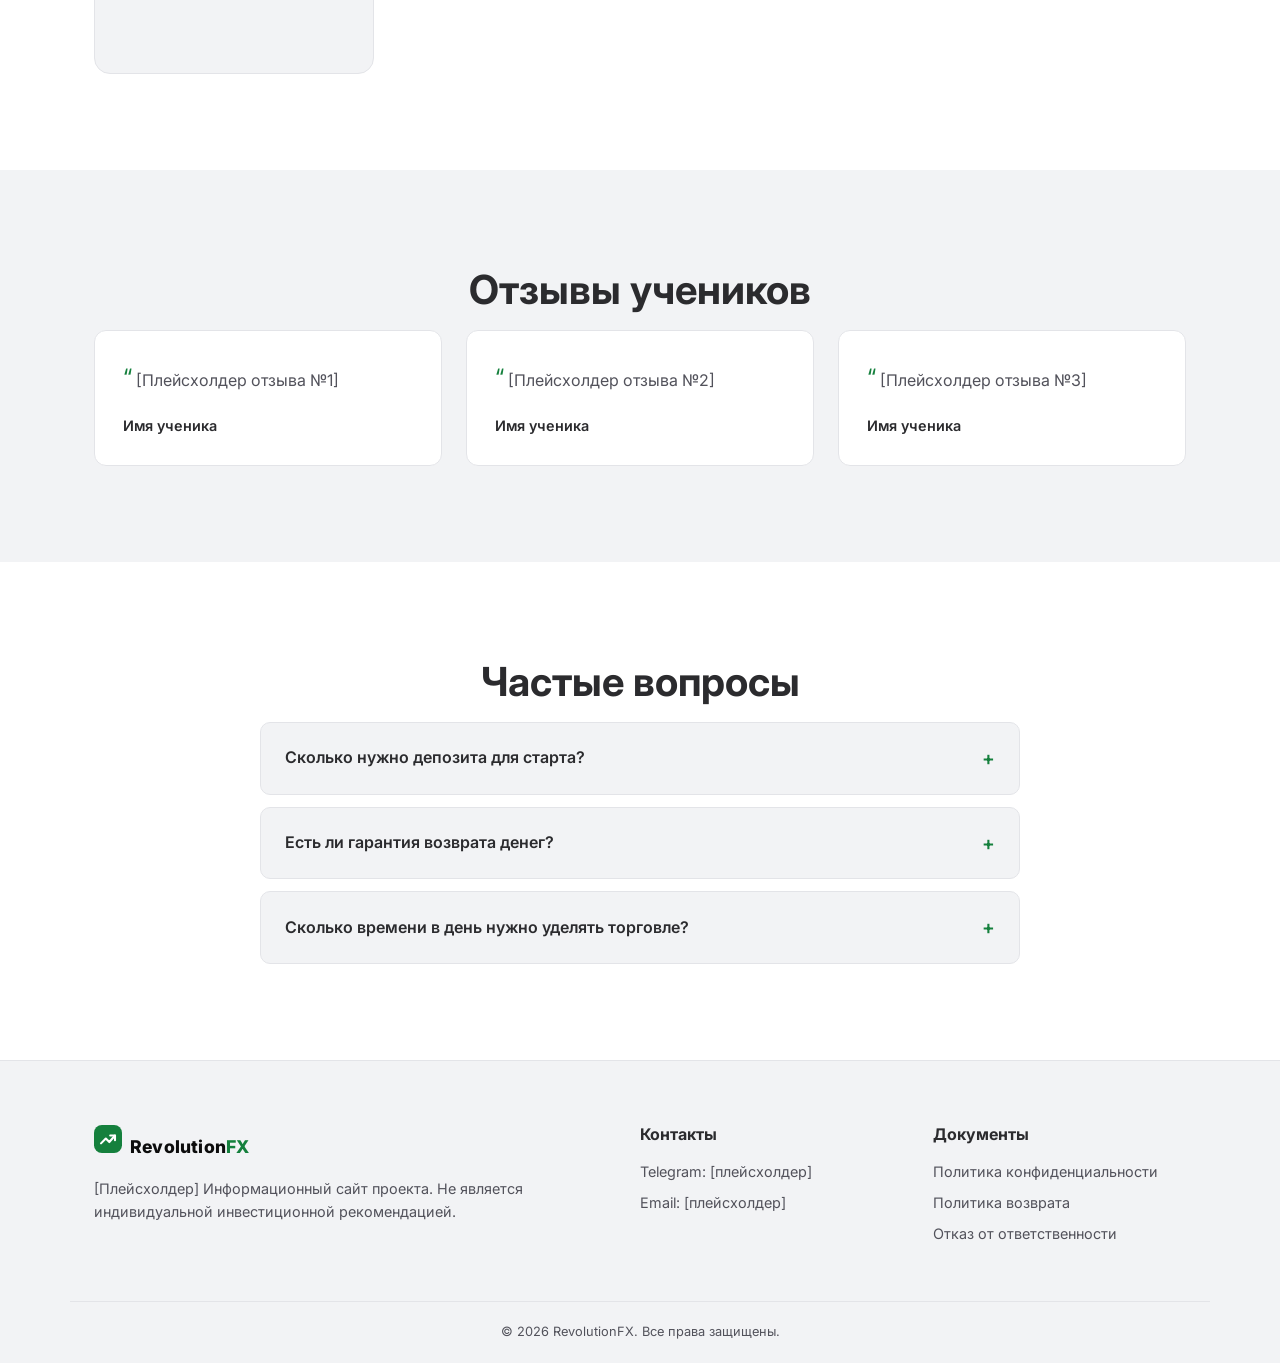
==== commit 3fc669c9: "Ребрендинг: MAXIMUM TRADING -> RevolutionFX Настоящее название бренда. Новый минималистичный знак: з" ====
--- a/index.html
+++ b/index.html
@@ -3,7 +3,7 @@
 <head>
   <meta charset="UTF-8">
   <meta name="viewport" content="width=device-width, initial-scale=1.0, viewport-fit=cover">
-  <title>MAXIMUM TRADING — Системный трейдинг</title>
+  <title>RevolutionFX — Системный трейдинг</title>
   <script>
     // Применяем тему ДО отрисовки страницы, чтобы не было
     // мигания тёмной темой на долю секунды при загрузке светлой.
@@ -22,7 +22,7 @@
 
   <header class="site-header">
     <div class="container header__inner">
-      <a href="#" class="logo">MAXIMUM<span>TRADING</span></a>
+      <a href="#" class="logo"><svg class="logo__icon" viewBox="0 0 32 32" aria-hidden="true"><rect width="32" height="32" rx="9" fill="var(--color-green)"></rect><path d="M8 21L13.5 15.5L17.5 19.5L24 12" stroke="#fff" stroke-width="2.4" stroke-linecap="round" stroke-linejoin="round" fill="none"></path><path d="M18.5 12H24V17.5" stroke="#fff" stroke-width="2.4" stroke-linecap="round" stroke-linejoin="round" fill="none"></path></svg>Revolution<span>FX</span></a>
 
       <nav class="nav">
         <ul class="nav__list">
@@ -341,7 +341,7 @@
   <footer id="contacts" class="site-footer">
     <div class="container footer__inner">
       <div class="footer__col">
-        <a href="#" class="logo logo--footer">MAXIMUM<span>TRADING</span></a>
+        <a href="#" class="logo logo--footer"><svg class="logo__icon" viewBox="0 0 32 32" aria-hidden="true"><rect width="32" height="32" rx="9" fill="var(--color-green)"></rect><path d="M8 21L13.5 15.5L17.5 19.5L24 12" stroke="#fff" stroke-width="2.4" stroke-linecap="round" stroke-linejoin="round" fill="none"></path><path d="M18.5 12H24V17.5" stroke="#fff" stroke-width="2.4" stroke-linecap="round" stroke-linejoin="round" fill="none"></path></svg>Revolution<span>FX</span></a>
         <p>[Плейсхолдер] Информационный сайт проекта. Не является индивидуальной инвестиционной рекомендацией.</p>
       </div>
 
@@ -360,7 +360,7 @@
     </div>
 
     <div class="container footer__bottom">
-      <p>© 2026 MAXIMUM TRADING. Все права защищены.</p>
+      <p>© 2026 RevolutionFX. Все права защищены.</p>
     </div>
   </footer>
 
--- a/css/style.css
+++ b/css/style.css
@@ -243,10 +243,23 @@
 }
 
 .logo {
+  display: inline-flex;
+  align-items: center;
+  /* без gap: контейнер считает "Revolution" и <span>FX</span>
+     двумя разными флекс-элементами, и gap развёл бы их так же,
+     как иконку с текстом — отступ вместо этого висит на иконке */
   font-weight: 800;
   font-size: 1.1rem;
-  letter-spacing: 0.5px;
+  letter-spacing: 0.2px;
   white-space: nowrap;
+  color: var(--color-heading);
+}
+
+.logo__icon {
+  width: 28px;
+  height: 28px;
+  margin-right: 8px;
+  flex-shrink: 0;
 }
 
 .logo span {
@@ -1288,6 +1301,12 @@
     font-size: 1rem;
   }
 
+  .logo__icon {
+    width: 24px;
+    height: 24px;
+    margin-right: 6px;
+  }
+
   .lang-switch {
     width: 52px;
     height: 28px;
